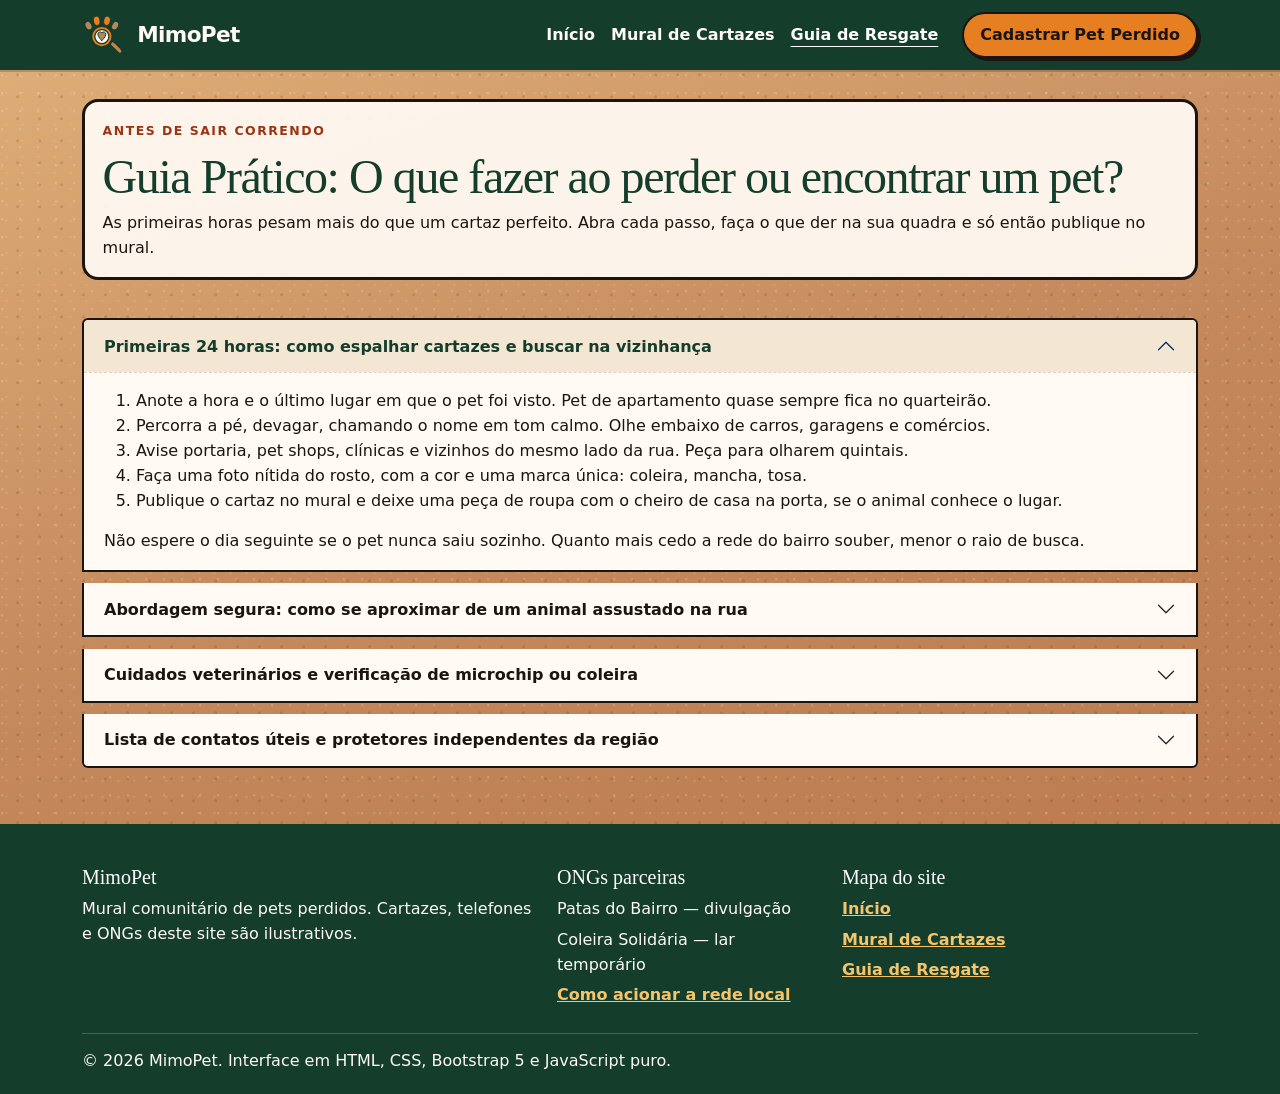
==== html/guias.html @ 100d83ca "first commit" ====
<!DOCTYPE html>
<html lang="pt-BR">
  <head>
    <meta charset="UTF-8">
    <meta name="viewport" content="width=device-width, initial-scale=1">
    <meta name="description" content="Guia prático do MimoPet sobre o que fazer ao perder ou encontrar um pet.">
    <meta name="theme-color" content="#143d2b">
    <title>Guia de Resgate | MimoPet</title>
    <link rel="icon" href="../images/logo.svg" type="image/svg+xml">
    <link rel="stylesheet" href="https://cdn.jsdelivr.net/npm/bootstrap@5.3.3/dist/css/bootstrap.min.css" integrity="sha384-QWTKZyjpPEjISv5WaRU9OFeRpok6YctnYmDr5pNlyT2bRjXh0JMhjY6hW+ALEwIH" crossorigin="anonymous">
    <link rel="stylesheet" href="../css/style.css">
  </head>
  <body>
    <a class="skip-link" href="#conteudo">Ir para o conteúdo</a>

    <header>
      <nav class="navbar navbar-expand-lg navbar-dark mural-nav sticky-top" aria-label="Principal">
        <div class="container">
          <a class="navbar-brand" href="../index.html">
            <img src="../images/logo.svg" alt="" width="44" height="44">
            MimoPet
          </a>
          <button class="navbar-toggler" type="button" data-bs-toggle="collapse" data-bs-target="#menuPrincipal" aria-controls="menuPrincipal" aria-expanded="false" aria-label="Abrir menu">
            <span class="navbar-toggler-icon"></span>
          </button>
          <div class="collapse navbar-collapse" id="menuPrincipal">
            <ul class="navbar-nav ms-auto mb-2 mb-lg-0">
              <li class="nav-item"><a class="nav-link" href="../index.html">Início</a></li>
              <li class="nav-item"><a class="nav-link" href="mural.html">Mural de Cartazes</a></li>
              <li class="nav-item"><a class="nav-link active" href="guias.html" aria-current="page">Guia de Resgate</a></li>
            </ul>
            <a class="btn btn-alerta ms-lg-3" href="mural.html#cadastrar">Cadastrar Pet Perdido</a>
          </div>
        </div>
      </nav>
    </header>

    <main id="conteudo">
      <section class="cabecalho-pagina" aria-labelledby="titulo-pagina">
        <div class="container">
          <div class="painel-papel">
            <p class="eyebrow">Antes de sair correndo</p>
            <h1 class="titulo-pagina" id="titulo-pagina">Guia Prático: O que fazer ao perder ou encontrar um pet?</h1>
            <p class="mb-0">As primeiras horas pesam mais do que um cartaz perfeito. Abra cada passo, faça o que der na sua quadra e só então publique no mural.</p>
          </div>
        </div>
      </section>

      <section class="secao" aria-labelledby="titulo-passos">
        <div class="container">
          <h2 class="visually-hidden" id="titulo-passos">Passos do resgate</h2>
          <div class="accordion" id="guiaResgate">
            <div class="accordion-item">
              <h3 class="accordion-header" id="cabecalhoHoras">
                <button class="accordion-button" type="button" data-bs-toggle="collapse" data-bs-target="#itemHoras" aria-expanded="true" aria-controls="itemHoras">
                  Primeiras 24 horas: como espalhar cartazes e buscar na vizinhança
                </button>
              </h3>
              <div id="itemHoras" class="accordion-collapse collapse show" aria-labelledby="cabecalhoHoras" data-bs-parent="#guiaResgate">
                <div class="accordion-body">
                  <ol>
                    <li>Anote a hora e o último lugar em que o pet foi visto. Pet de apartamento quase sempre fica no quarteirão.</li>
                    <li>Percorra a pé, devagar, chamando o nome em tom calmo. Olhe embaixo de carros, garagens e comércios.</li>
                    <li>Avise portaria, pet shops, clínicas e vizinhos do mesmo lado da rua. Peça para olharem quintais.</li>
                    <li>Faça uma foto nítida do rosto, com a cor e uma marca única: coleira, mancha, tosa.</li>
                    <li>Publique o cartaz no mural e deixe uma peça de roupa com o cheiro de casa na porta, se o animal conhece o lugar.</li>
                  </ol>
                  <p class="mb-0">Não espere o dia seguinte se o pet nunca saiu sozinho. Quanto mais cedo a rede do bairro souber, menor o raio de busca.</p>
                </div>
              </div>
            </div>

            <div class="accordion-item">
              <h3 class="accordion-header" id="cabecalhoAbordagem">
                <button class="accordion-button collapsed" type="button" data-bs-toggle="collapse" data-bs-target="#itemAbordagem" aria-expanded="false" aria-controls="itemAbordagem">
                  Abordagem segura: como se aproximar de um animal assustado na rua
                </button>
              </h3>
              <div id="itemAbordagem" class="accordion-collapse collapse" aria-labelledby="cabecalhoAbordagem" data-bs-parent="#guiaResgate">
                <div class="accordion-body">
                  <ol>
                    <li>Não corra atrás. Perseguição faz o animal atravessar a rua.</li>
                    <li>Agache de lado, evite olhar fixo e estenda a mão fechada, sem pegar de uma vez.</li>
                    <li>Ofereça um pouco de comida no chão e espere ele chegar. Gato assustado prefere uma caixa ou toalha a um colo.</li>
                    <li>Se houver ferimento, rosnado ou risco de mordida, não force. Chame alguém experiente e isole o local.</li>
                    <li>Depois de conter, leve para um lugar quieto, com água, longe de outros animais.</li>
                  </ol>
                  <p class="mb-0">Calma também é segurança para quem ajuda. Um cartaz bom não compensa um acidente na rua.</p>
                </div>
              </div>
            </div>

            <div class="accordion-item">
              <h3 class="accordion-header" id="cabecalhoChip">
                <button class="accordion-button collapsed" type="button" data-bs-toggle="collapse" data-bs-target="#itemChip" aria-expanded="false" aria-controls="itemChip">
                  Cuidados veterinários e verificação de microchip ou coleira
                </button>
              </h3>
              <div id="itemChip" class="accordion-collapse collapse" aria-labelledby="cabecalhoChip" data-bs-parent="#guiaResgate">
                <div class="accordion-body">
                  <ol>
                    <li>Leia a coleira antes de tirar qualquer coisa. O telefone pode estar na plaquinha.</li>
                    <li>Leve o animal a uma clínica ou ao centro de zoonoses para ler o microchip. A leitura é rápida e não dói.</li>
                    <li>Não publique o pet como "para adoção" no mesmo dia. O tutor pode estar procurando.</li>
                    <li>Se houver sangramento, mancar ou apatia, o veterinário vem antes do cartaz.</li>
                    <li>Anote clínica, horário e o número do chip, se existir, para passar a quem responder.</li>
                  </ol>
                  <p class="mb-0">Encontrou com coleira ou chip: o caminho é devolver. O mural serve para avisar, não para transferir a guarda.</p>
                </div>
              </div>
            </div>

            <div class="accordion-item">
              <h3 class="accordion-header" id="cabecalhoContatos">
                <button class="accordion-button collapsed" type="button" data-bs-toggle="collapse" data-bs-target="#itemContatos" aria-expanded="false" aria-controls="itemContatos">
                  Lista de contatos úteis e protetores independentes da região
                </button>
              </h3>
              <div id="itemContatos" class="accordion-collapse collapse" aria-labelledby="cabecalhoContatos" data-bs-parent="#guiaResgate">
                <div class="accordion-body">
                  <p>Confirme o telefone no site da prefeitura. A lista abaixo mostra o tipo de rede que o mural complementa. Nomes e contatos são ilustrativos.</p>
                  <ul>
                    <li><strong>Centro de Controle de Zoonoses do município:</strong> leitura de chip, animais feridos e orientação oficial. Procure o número da sua cidade.</li>
                    <li><strong>Clínica veterinária mais próxima:</strong> primeiro atendimento e leitura de chip fora do horário do CCZ.</li>
                    <li><strong>Patas do Bairro:</strong> grupo ilustrativo de divulgação de cartazes no comércio local.</li>
                    <li><strong>Coleira Solidária:</strong> rede ilustrativa de lar temporário para quem encontrou um animal e não pode ficar com ele.</li>
                  </ul>
                  <p class="mb-0">Ao ligar, diga espécie, cor, porte, bairro, horário e se há ferimento. Uma frase clara vale mais do que dez mensagens iguais.</p>
                </div>
              </div>
            </div>
          </div>
        </div>
      </section>
    </main>

    <footer class="rodape">
      <div class="container">
        <div class="row g-4">
          <div class="col-md-5">
            <h2>MimoPet</h2>
            <p class="mb-0">Mural comunitário de pets perdidos. Cartazes, telefones e ONGs deste site são ilustrativos.</p>
          </div>
          <div class="col-6 col-md-3">
            <h2>ONGs parceiras</h2>
            <ul>
              <li>Patas do Bairro — divulgação</li>
              <li>Coleira Solidária — lar temporário</li>
              <li><a href="guias.html">Como acionar a rede local</a></li>
            </ul>
          </div>
          <div class="col-6 col-md-4">
            <h2>Mapa do site</h2>
            <ul>
              <li><a href="../index.html">Início</a></li>
              <li><a href="mural.html">Mural de Cartazes</a></li>
              <li><a href="guias.html">Guia de Resgate</a></li>
            </ul>
          </div>
        </div>
        <p class="rodape-base mb-0">© <span id="ano-atual">2026</span> MimoPet. Interface em HTML, CSS, Bootstrap 5 e JavaScript puro.</p>
      </div>
    </footer>

    <script src="https://cdn.jsdelivr.net/npm/bootstrap@5.3.3/dist/js/bootstrap.bundle.min.js" integrity="sha384-YvpcrYf0tY3lHB60NNkmXc5s9fDVZLESaAA55NDzOxhy9GkcIdslK1eN7N6jIeHz" crossorigin="anonymous"></script>
    <script src="../js/main.js"></script>
  </body>
</html>
---- css/style.css ----
:root {
  --terracota: #d35400;
  --terracota-escura: #9a3412;
  --laranja: #e67e22;
  --verde: #1f6b45;
  --verde-escuro: #143d2b;
  --papel: #fffaf3;
  --tinta: #1c1410;
  --suave: #4a3b32;
  --linha: #e4d3bf;
  --fita: rgba(255, 226, 140, 0.78);
  --sombra: 0 16px 30px rgba(70, 36, 12, 0.16);
  --fonte: "Segoe UI", system-ui, sans-serif;
  --aviso: Impact, Haettenschweiler, "Arial Narrow", sans-serif;
}

*,
*::before,
*::after {
  box-sizing: border-box;
}

html {
  scroll-behavior: smooth;
}

body {
  margin: 0;
  color: var(--tinta);
  font-family: var(--fonte);
  line-height: 1.55;
  background-color: #c4895c;
  background-image:
    radial-gradient(circle at 12% 18%, rgba(255, 255, 255, 0.16) 0 1px, transparent 1.6px),
    radial-gradient(circle at 80% 40%, rgba(90, 42, 12, 0.16) 0 1.2px, transparent 1.8px),
    radial-gradient(circle at 40% 80%, rgba(255, 255, 255, 0.1) 0 1px, transparent 1.5px),
    linear-gradient(160deg, #e0b07a 0%, #c4895c 46%, #b87548 100%);
  background-size: 18px 18px, 22px 22px, 16px 16px, auto;
}

img {
  max-width: 100%;
  height: auto;
}

:focus-visible {
  outline: 3px solid var(--tinta);
  outline-offset: 3px;
}

.mural-nav :focus-visible,
.rodape :focus-visible {
  outline-color: #f6c56b;
}

.skip-link {
  position: absolute;
  left: 1rem;
  top: -4rem;
  z-index: 1080;
  background: var(--laranja);
  color: var(--tinta);
  font-weight: 800;
  text-decoration: none;
  padding: 0.55rem 0.9rem;
  border-radius: 0.5rem;
  border: 2px solid var(--tinta);
}

.skip-link:focus {
  top: 1rem;
}

.mural-nav {
  background: var(--verde-escuro);
  box-shadow: 0 2px 0 rgba(0, 0, 0, 0.18);
}

.navbar-brand {
  display: flex;
  align-items: center;
  gap: 0.7rem;
  color: #fffaf3;
  font-weight: 800;
  letter-spacing: -0.03em;
  font-size: 1.35rem;
}

.navbar-brand img {
  display: block;
  width: 44px;
  height: 44px;
}

.nav-link {
  color: #fffaf3;
  font-weight: 700;
}

.nav-link.active {
  color: #f6c56b;
  text-decoration: underline;
  text-underline-offset: 0.35rem;
}

.btn-alerta,
.btn-verde,
.btn-contato,
.btn-filtro {
  border-radius: 999px;
  font-weight: 800;
  border: 2px solid var(--tinta);
  box-shadow: 3px 3px 0 var(--tinta);
}

.btn-alerta {
  background: var(--laranja);
  color: var(--tinta);
  padding: 0.55rem 1rem;
}

.btn-alerta:hover,
.btn-alerta:focus-visible,
.btn-verde:hover,
.btn-verde:focus-visible,
.btn-contato:hover,
.btn-contato:focus-visible {
  transform: translate(-1px, -1px);
  box-shadow: 4px 4px 0 var(--tinta);
  color: var(--tinta);
}

.btn-verde {
  background: var(--verde);
  color: #fffaf3;
  padding: 0.7rem 1.15rem;
}

.btn-verde:hover,
.btn-verde:focus-visible {
  color: #fffaf3;
  background: #188352;
}

.btn-contato {
  width: 100%;
  margin-top: 0.8rem;
  background: var(--terracota-escura);
  color: #fffaf3;
  padding: 0.7rem 1rem;
}

.btn-contato:hover,
.btn-contato:focus-visible {
  background: #7c2a0e;
  color: #fffaf3;
}

.hero-faixa {
  padding: 1.6rem 0 0.4rem;
}

.folha-hero {
  position: relative;
  background: var(--papel);
  color: var(--tinta);
  border: 3px solid var(--tinta);
  border-radius: 0.4rem 1.2rem 0.4rem 1rem;
  box-shadow: var(--sombra), 8px 10px 0 rgba(28, 20, 16, 0.12);
  padding: 2.2rem 1.4rem 1.6rem;
}

.folha-hero::before {
  content: "";
  position: absolute;
  top: -14px;
  left: 50%;
  width: 92px;
  height: 26px;
  transform: translateX(-50%) rotate(-3deg);
  background: var(--fita);
  box-shadow: 0 1px 0 rgba(0, 0, 0, 0.12);
}

.pino {
  position: absolute;
  top: 14px;
  right: 18px;
  width: 18px;
  height: 18px;
  border-radius: 50%;
  background: radial-gradient(circle at 35% 35%, #ff8d8d, #b42318 70%);
  box-shadow: 0 2px 0 rgba(0, 0, 0, 0.25);
}

.eyebrow {
  display: inline-block;
  margin-bottom: 0.6rem;
  color: var(--terracota-escura);
  font-size: 0.78rem;
  font-weight: 800;
  letter-spacing: 0.12em;
  text-transform: uppercase;
}

h1,
.titulo-secao,
.cartaz h2,
.folha-hero h1 {
  font-family: Georgia, "Iowan Old Style", serif;
  letter-spacing: -0.03em;
  line-height: 1.12;
}

.folha-hero h1,
.titulo-secao,
.titulo-pagina {
  color: var(--verde-escuro);
}

.folha-hero h1,
.titulo-pagina {
  font-size: clamp(2rem, 4vw, 3.35rem);
}

.titulo-secao {
  font-size: clamp(1.7rem, 3vw, 2.4rem);
}

.hero-texto {
  max-width: 38rem;
  color: var(--suave);
  font-size: 1.08rem;
}

.acoes-hero,
.stats {
  display: flex;
  flex-wrap: wrap;
  gap: 0.75rem;
}

.acoes-hero {
  margin-top: 1.3rem;
}

.stats {
  margin: 1.2rem 0 0;
  padding: 0;
  list-style: none;
}

.stats li {
  min-width: 9rem;
  background: #fff;
  border: 2px solid var(--tinta);
  border-radius: 0.8rem;
  padding: 0.7rem 0.85rem;
}

.stats strong {
  display: block;
  font-family: var(--aviso);
  font-size: 1.7rem;
  font-weight: 400;
  letter-spacing: 0.04em;
  color: var(--terracota-escura);
  line-height: 1;
}

.stats span {
  color: var(--suave);
  font-size: 0.92rem;
}

.secao {
  padding: 2.4rem 0 3rem;
}

.subtitulo {
  max-width: 40rem;
  color: #2b211c;
}

.cartaz {
  height: 100%;
}

.cartaz-papel {
  position: relative;
  height: 100%;
  display: flex;
  flex-direction: column;
  background: var(--papel);
  border: 3px solid var(--tinta);
  border-radius: 0.35rem;
  box-shadow: var(--sombra);
  padding: 1.15rem 1rem 1rem;
}

.cartaz-papel::before {
  content: "";
  position: absolute;
  top: -12px;
  left: 50%;
  width: 78px;
  height: 22px;
  transform: translateX(-50%) rotate(-2deg);
  background: var(--fita);
}

.grade-cartazes > :nth-child(3n + 1) .cartaz-papel {
  transform: rotate(-1deg);
}

.grade-cartazes > :nth-child(3n + 2) .cartaz-papel {
  transform: rotate(0.8deg);
}

.cartaz-papel,
.btn-alerta,
.btn-verde,
.btn-contato,
.btn-filtro {
  transition: transform 0.18s ease, box-shadow 0.18s ease;
}

.cartaz:hover .cartaz-papel,
.cartaz:focus-within .cartaz-papel {
  transform: rotate(0deg) translateY(-6px);
}

.cartaz-topo {
  display: flex;
  justify-content: center;
  margin-bottom: 0.7rem;
}

.cartaz .badge {
  font-family: var(--aviso);
  font-size: 1.45rem;
  font-weight: 400;
  letter-spacing: 0.12em;
  padding: 0.35rem 0.75rem;
  border-radius: 0.2rem;
  border: 2px solid var(--tinta);
}

.cartaz .bg-danger {
  background-color: #b02a37 !important;
}

.cartaz .bg-success {
  background-color: #157347 !important;
}

.cartaz-foto {
  margin: 0 0 0.8rem;
  background: #fff;
  padding: 0.45rem 0.45rem 0.9rem;
  border: 1px solid var(--linha);
  box-shadow: 0 8px 0 rgba(28, 20, 16, 0.06);
}

.cartaz-foto img,
.preview-foto {
  width: 100%;
  aspect-ratio: 1;
  object-fit: cover;
  background: #f3e6d4;
}

.cartaz h2,
.cartaz h3 {
  margin: 0 0 0.45rem;
  font-family: Georgia, "Iowan Old Style", serif;
  font-size: 1.8rem;
  color: var(--tinta);
}

.cartaz-dados {
  display: flex;
  flex-direction: column;
  flex: 1;
}

.cartaz dl {
  margin: 0;
}

.cartaz dl div {
  display: grid;
  grid-template-columns: 6.6rem 1fr;
  gap: 0.35rem;
  padding: 0.28rem 0;
  border-bottom: 1px dashed #e7d3ba;
}

.cartaz dt {
  margin: 0;
  color: var(--terracota-escura);
  font-size: 0.75rem;
  font-weight: 800;
  letter-spacing: 0.04em;
  text-transform: uppercase;
}

.cartaz dd {
  margin: 0;
}

.btn-contato {
  margin-top: auto;
}

.barra-filtros {
  display: flex;
  flex-wrap: wrap;
  gap: 0.6rem;
  align-items: center;
  background: rgba(255, 250, 243, 0.92);
  border: 3px solid var(--tinta);
  border-radius: 1rem;
  padding: 0.9rem;
  margin-bottom: 1.4rem;
}

.btn-filtro {
  background: #fff;
  color: var(--tinta);
  padding: 0.45rem 0.9rem;
}

.btn-filtro.active,
.btn-filtro:hover,
.btn-filtro:focus-visible {
  background: var(--verde-escuro);
  color: #fffaf3;
}

.aviso-vazio,
.aviso-publicado {
  background: var(--papel);
  border: 2px dashed var(--terracota-escura);
  border-radius: 0.8rem;
  padding: 0.9rem 1rem;
  color: var(--tinta);
  font-weight: 700;
}

.oculto {
  display: none !important;
}

.titulo-pagina {
  font-size: clamp(2rem, 4vw, 3rem);
}

.cabecalho-pagina {
  padding-top: 1.8rem;
}

.painel-papel {
  background: rgba(255, 250, 243, 0.94);
  border: 3px solid var(--tinta);
  border-radius: 1rem;
  padding: 1rem 1.1rem;
}

.accordion-item {
  border: 2px solid var(--tinta);
  background: var(--papel);
  overflow: hidden;
}

.accordion-item + .accordion-item {
  margin-top: 0.7rem;
}

.accordion-button {
  font-weight: 800;
  color: var(--tinta);
  background: var(--papel);
  box-shadow: none;
}

.accordion-button:not(.collapsed) {
  color: var(--verde-escuro);
  background: #f3e7d4;
  box-shadow: none;
}

.accordion-button:focus {
  box-shadow: inset 0 0 0 3px #f6c56b;
}

.accordion-body {
  color: var(--tinta);
  border-top: 1px dashed var(--linha);
}

.modal-content {
  border: 3px solid var(--tinta);
  border-radius: 0.8rem;
  background: var(--papel);
}

.modal-header {
  border-bottom: 2px solid var(--tinta);
}

.modal-title {
  font-family: Georgia, "Iowan Old Style", serif;
  color: var(--verde-escuro);
}

.form-label {
  font-weight: 800;
  color: var(--tinta);
}

.form-control,
.form-select {
  border: 2px solid #8d7768;
  border-radius: 0.7rem;
  background: #fff;
  min-height: 2.8rem;
}

.form-control:focus,
.form-select:focus {
  border-color: var(--terracota-escura);
  box-shadow: 0 0 0 3px rgba(154, 52, 18, 0.25);
}

.preview-foto {
  max-height: 220px;
  width: auto;
  border: 3px solid var(--tinta);
  border-radius: 0.4rem;
}

.rodape {
  background: var(--verde-escuro);
  color: #fffaf3;
  padding: 2.6rem 0 1.3rem;
  margin-top: 0.5rem;
}

.rodape h2 {
  font-family: Georgia, "Iowan Old Style", serif;
  font-size: 1.25rem;
  color: #fff;
}

.rodape a {
  color: #f6c56b;
  font-weight: 800;
}

.rodape ul {
  list-style: none;
  margin: 0;
  padding: 0;
}

.rodape li + li {
  margin-top: 0.35rem;
}

.rodape-base {
  border-top: 1px solid rgba(255, 250, 243, 0.2);
  margin-top: 1.6rem;
  padding-top: 0.9rem;
}

@media (min-width: 992px) {
  .folha-hero {
    padding: 2.8rem 2.6rem 2rem;
  }
}

@media (max-width: 575.98px) {
  .acoes-hero .btn,
  .barra-filtros .btn {
    width: 100%;
  }

  .grade-cartazes > :nth-child(n) .cartaz-papel {
    transform: none;
  }

  .cartaz dl div {
    grid-template-columns: 1fr;
    gap: 0;
  }
}

@media (prefers-reduced-motion: reduce) {
  html {
    scroll-behavior: auto;
  }

  .cartaz-papel,
  .btn-alerta,
  .btn-verde,
  .btn-contato,
  .btn-filtro {
    transition: none;
  }

  .grade-cartazes > :nth-child(n) .cartaz-papel,
  .cartaz:hover .cartaz-papel,
  .cartaz:focus-within .cartaz-papel {
    transform: none;
  }
}
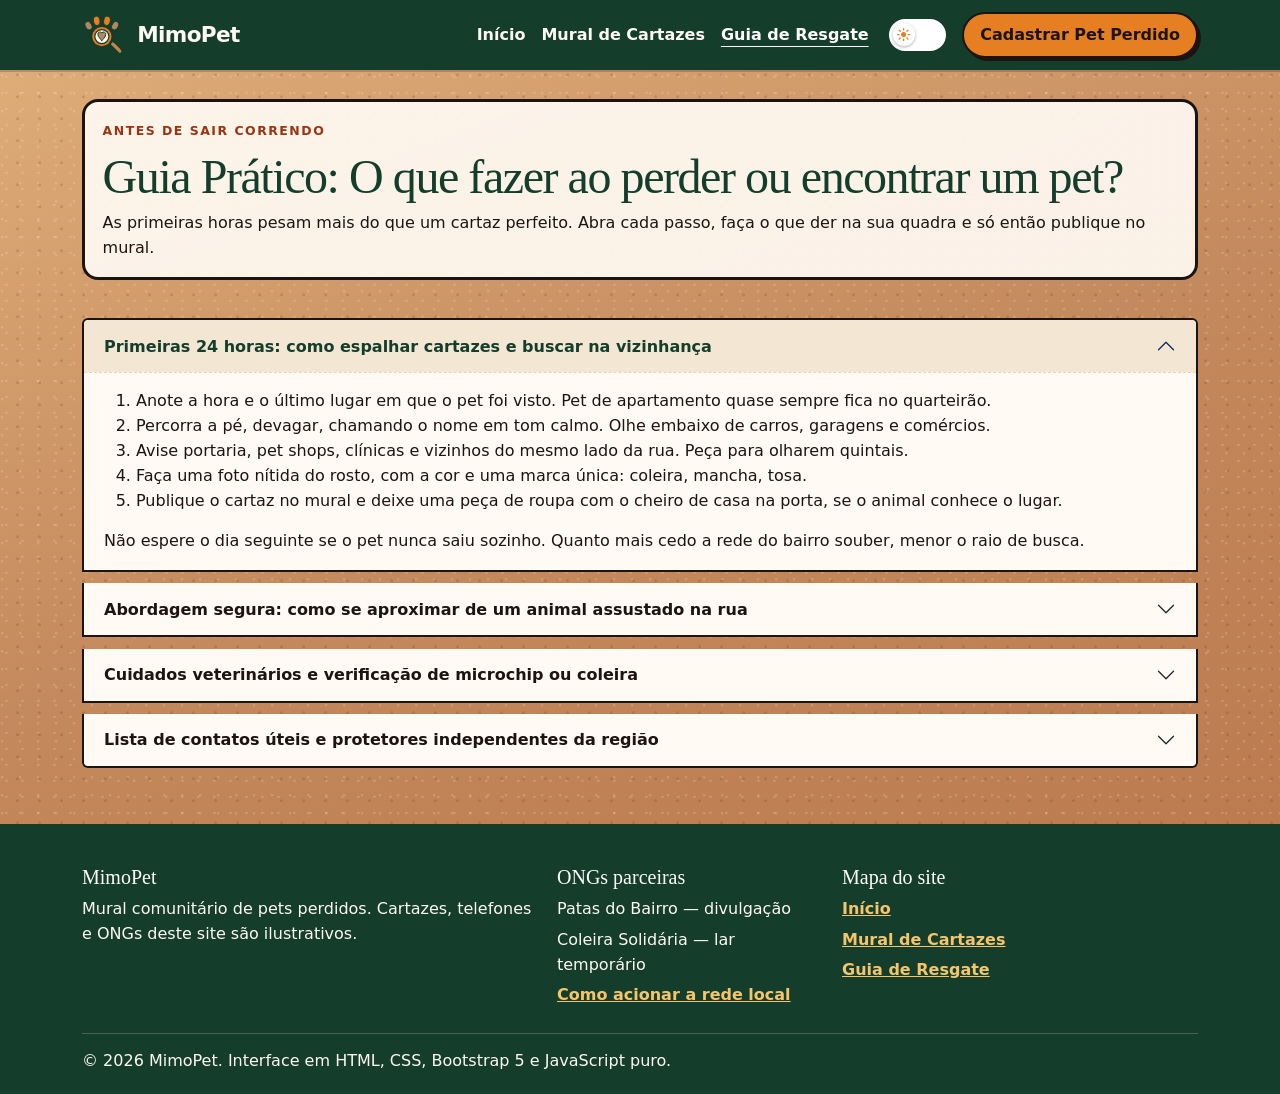
==== commit cf677902: "dark mode" ====
--- a/html/guias.html
+++ b/html/guias.html
@@ -5,6 +5,14 @@
     <meta name="viewport" content="width=device-width, initial-scale=1">
     <meta name="description" content="Guia prático do MimoPet sobre o que fazer ao perder ou encontrar um pet.">
     <meta name="theme-color" content="#143d2b">
+    <script>
+      (function () {
+        var salvo = null;
+        try { salvo = localStorage.getItem("mimo-tema"); } catch (erro) { salvo = null; }
+        var escuro = salvo ? salvo === "escuro" : window.matchMedia("(prefers-color-scheme: dark)").matches;
+        document.documentElement.setAttribute("data-tema", escuro ? "escuro" : "claro");
+      })();
+    </script>
     <title>Guia de Resgate | MimoPet</title>
     <link rel="icon" href="../images/logo.svg" type="image/svg+xml">
     <link rel="stylesheet" href="https://cdn.jsdelivr.net/npm/bootstrap@5.3.3/dist/css/bootstrap.min.css" integrity="sha384-QWTKZyjpPEjISv5WaRU9OFeRpok6YctnYmDr5pNlyT2bRjXh0JMhjY6hW+ALEwIH" crossorigin="anonymous">
@@ -29,6 +37,21 @@
               <li class="nav-item"><a class="nav-link" href="mural.html">Mural de Cartazes</a></li>
               <li class="nav-item"><a class="nav-link active" href="guias.html" aria-current="page">Guia de Resgate</a></li>
             </ul>
+            <button class="btn-tema" id="botao-tema" type="button" role="switch" aria-pressed="false" aria-label="Ativar modo escuro">
+              <span class="tema-trilho">
+                <span class="tema-knob">
+                  <svg class="tema-sol" viewBox="0 0 24 24" focusable="false" aria-hidden="true">
+                    <circle cx="12" cy="12" r="4" fill="currentColor"></circle>
+                    <g fill="none" stroke="currentColor" stroke-width="2" stroke-linecap="round">
+                      <path d="M12 2.5v2.2M12 19.3v2.2M2.5 12h2.2M19.3 12h2.2M5.1 5.1l1.6 1.6M17.3 17.3l1.6 1.6M18.9 5.1l-1.6 1.6M6.7 17.3l-1.6 1.6"></path>
+                    </g>
+                  </svg>
+                  <svg class="tema-lua" viewBox="0 0 24 24" focusable="false" aria-hidden="true">
+                    <path fill="currentColor" d="M21 12.8A9 9 0 1 1 11.2 3a7 7 0 0 0 9.8 9.8z"></path>
+                  </svg>
+                </span>
+              </span>
+            </button>
             <a class="btn btn-alerta ms-lg-3" href="mural.html#cadastrar">Cadastrar Pet Perdido</a>
           </div>
         </div>
--- a/css/style.css
+++ b/css/style.css
@@ -12,6 +12,38 @@
   --sombra: 0 16px 30px rgba(70, 36, 12, 0.16);
   --fonte: "Segoe UI", system-ui, sans-serif;
   --aviso: Impact, Haettenschweiler, "Arial Narrow", sans-serif;
+  --titulo: var(--verde-escuro);
+  --rotulo: var(--terracota-escura);
+  --superficie: #fff;
+  --destaque: #f3e7d4;
+  --faixa: rgba(255, 250, 243, 0.92);
+  --cortica-a: #e0b07a;
+  --cortica-b: #c4895c;
+  --cortica-c: #b87548;
+  --grao-claro: rgba(255, 255, 255, 0.16);
+  --grao-escuro: rgba(90, 42, 12, 0.16);
+  color-scheme: light;
+}
+
+html[data-tema="escuro"] {
+  --papel: #2c241c;
+  --tinta: #f6efe6;
+  --suave: #d7c8b8;
+  --linha: #6a5644;
+  --titulo: #d7efe3;
+  --rotulo: #f0b080;
+  --superficie: #3a2e26;
+  --verde-escuro: #102e22;
+  --sombra: 0 16px 30px rgba(0, 0, 0, 0.38);
+  --fita: rgba(214, 168, 74, 0.55);
+  --cortica-a: #3a2a22;
+  --cortica-b: #241911;
+  --cortica-c: #140e0b;
+  --grao-claro: rgba(255, 255, 255, 0.05);
+  --grao-escuro: rgba(0, 0, 0, 0.28);
+  --destaque: #3d3228;
+  --faixa: rgba(44, 36, 28, 0.92);
+  color-scheme: dark;
 }
 
 *,
@@ -29,12 +61,12 @@
   color: var(--tinta);
   font-family: var(--fonte);
   line-height: 1.55;
-  background-color: #c4895c;
+  background-color: var(--cortica-b);
   background-image:
-    radial-gradient(circle at 12% 18%, rgba(255, 255, 255, 0.16) 0 1px, transparent 1.6px),
-    radial-gradient(circle at 80% 40%, rgba(90, 42, 12, 0.16) 0 1.2px, transparent 1.8px),
-    radial-gradient(circle at 40% 80%, rgba(255, 255, 255, 0.1) 0 1px, transparent 1.5px),
-    linear-gradient(160deg, #e0b07a 0%, #c4895c 46%, #b87548 100%);
+    radial-gradient(circle at 12% 18%, var(--grao-claro) 0 1px, transparent 1.6px),
+    radial-gradient(circle at 80% 40%, var(--grao-escuro) 0 1.2px, transparent 1.8px),
+    radial-gradient(circle at 40% 80%, var(--grao-claro) 0 1px, transparent 1.5px),
+    linear-gradient(160deg, var(--cortica-a) 0%, var(--cortica-b) 46%, var(--cortica-c) 100%);
   background-size: 18px 18px, 22px 22px, 16px 16px, auto;
 }
 
@@ -103,10 +135,80 @@
   text-underline-offset: 0.35rem;
 }
 
+.btn-tema {
+  display: inline-flex;
+  align-items: center;
+  margin: 0.35rem 0;
+  padding: 0;
+  border: 0;
+  background: transparent;
+  line-height: 0;
+  cursor: pointer;
+}
+
+.btn-tema:focus-visible {
+  outline: 2px solid #f6c56b;
+  outline-offset: 3px;
+  border-radius: 999px;
+}
+
+.tema-trilho {
+  position: relative;
+  display: block;
+  width: 3.6rem;
+  height: 1.95rem;
+  border: 2px solid #fff;
+  border-radius: 999px;
+  background: #fff;
+  transition: background 0.18s ease, border-color 0.18s ease;
+}
+
+html[data-tema="escuro"] .tema-trilho {
+  border-color: #111;
+  background: #111;
+}
+
+.tema-knob {
+  position: absolute;
+  top: 2px;
+  left: 2px;
+  display: flex;
+  align-items: center;
+  justify-content: center;
+  width: 1.4rem;
+  height: 1.4rem;
+  border-radius: 50%;
+  background: #fff;
+  color: #e67e22;
+  box-shadow: 0 1px 3px rgba(28, 20, 16, 0.35);
+  transition: transform 0.18s ease, background 0.18s ease, color 0.18s ease, box-shadow 0.18s ease;
+}
+
+html[data-tema="escuro"] .tema-knob {
+  background: #000;
+  color: #f6c56b;
+  box-shadow: 0 0 0 1.5px #f6c56b;
+  transform: translateX(calc(3.6rem - 1.4rem - 8px));
+}
+
+.tema-sol,
+.tema-lua {
+  display: block;
+  width: 0.95rem;
+  height: 0.95rem;
+}
+
+html:not([data-tema="escuro"]) .tema-lua,
+html[data-tema="escuro"] .tema-sol {
+  display: none;
+}
+
 .btn-alerta,
 .btn-verde,
 .btn-contato,
-.btn-filtro {
+.btn-filtro,
+.btn-procurar,
+.btn-encontrado {
   border-radius: 999px;
   font-weight: 800;
   border: 2px solid var(--tinta);
@@ -157,7 +259,7 @@
 }
 
 .hero-faixa {
-  padding: 1.6rem 0 0.4rem;
+  padding: 1.15rem 0 0;
 }
 
 .folha-hero {
@@ -196,7 +298,7 @@
 .eyebrow {
   display: inline-block;
   margin-bottom: 0.6rem;
-  color: var(--terracota-escura);
+  color: var(--rotulo);
   font-size: 0.78rem;
   font-weight: 800;
   letter-spacing: 0.12em;
@@ -215,7 +317,7 @@
 .folha-hero h1,
 .titulo-secao,
 .titulo-pagina {
-  color: var(--verde-escuro);
+  color: var(--titulo);
 }
 
 .folha-hero h1,
@@ -223,14 +325,51 @@
   font-size: clamp(2rem, 4vw, 3.35rem);
 }
 
+.folha-hero.folha-entrada {
+  padding: 1.25rem 1rem 1.05rem;
+}
+
+.folha-hero.folha-entrada h1 {
+  font-size: clamp(1.7rem, 2.5vw, 2.35rem);
+  margin-bottom: 0.45rem;
+}
+
+.entrada-grade {
+  display: grid;
+  grid-template-columns: minmax(0, 1fr);
+  gap: 0.85rem 1.5rem;
+  align-items: center;
+}
+
+.entrada-grade > * {
+  min-width: 0;
+}
+
+.entrada-encontrei {
+  background: var(--superficie);
+  border-radius: 1rem;
+  padding: 0.7rem 0.8rem 0.85rem;
+  text-align: center;
+}
+
+.entrada-encontrei h2 {
+  margin: 0;
+  color: var(--tinta);
+  font-family: "Segoe UI", system-ui, sans-serif;
+  font-size: 1.35rem;
+  font-weight: 800;
+  letter-spacing: -0.03em;
+}
+
 .titulo-secao {
   font-size: clamp(1.7rem, 3vw, 2.4rem);
 }
 
 .hero-texto {
-  max-width: 38rem;
+  max-width: 36rem;
+  margin-bottom: 0;
   color: var(--suave);
-  font-size: 1.08rem;
+  font-size: 1rem;
 }
 
 .acoes-hero,
@@ -241,7 +380,29 @@
 }
 
 .acoes-hero {
-  margin-top: 1.3rem;
+  margin-top: 0.85rem;
+}
+
+.folha-entrada .stats {
+  display: grid;
+  grid-template-columns: repeat(3, minmax(0, 1fr));
+  gap: 0.5rem;
+  margin-top: 0.75rem;
+}
+
+.folha-entrada .stats li {
+  min-width: 0;
+  padding: 0.5rem 0.45rem;
+}
+
+.folha-entrada .stats strong {
+  font-size: clamp(1.15rem, 2vw, 1.45rem);
+}
+
+.folha-entrada .stats span {
+  display: block;
+  font-size: 0.78rem;
+  line-height: 1.25;
 }
 
 .stats {
@@ -252,7 +413,7 @@
 
 .stats li {
   min-width: 9rem;
-  background: #fff;
+  background: var(--superficie);
   border: 2px solid var(--tinta);
   border-radius: 0.8rem;
   padding: 0.7rem 0.85rem;
@@ -264,7 +425,7 @@
   font-size: 1.7rem;
   font-weight: 400;
   letter-spacing: 0.04em;
-  color: var(--terracota-escura);
+  color: var(--rotulo);
   line-height: 1;
 }
 
@@ -277,9 +438,67 @@
   padding: 2.4rem 0 3rem;
 }
 
+.secao-urgente {
+  padding-top: 1.35rem;
+}
+
+.ilustra-pets {
+  display: block;
+  width: 100%;
+  height: auto;
+  margin: 0.35rem auto 0.65rem;
+  object-fit: contain;
+}
+
+.acoes-encontrei {
+  display: flex;
+  flex-wrap: wrap;
+  align-items: stretch;
+  gap: 0.75rem;
+}
+
+.btn-procurar,
+.btn-encontrado {
+  display: inline-flex;
+  align-items: center;
+  justify-content: center;
+  flex: 1 1 11rem;
+  width: auto;
+  min-height: 2.9rem;
+  line-height: 1.15;
+  padding: 0.7rem 1rem;
+  text-align: center;
+}
+
+.btn-procurar {
+  background: var(--verde);
+  color: #fffaf3;
+  white-space: nowrap;
+}
+
+.btn-procurar:hover,
+.btn-procurar:focus-visible {
+  background: #188352;
+  color: #fffaf3;
+  transform: translate(-1px, -1px);
+  box-shadow: 4px 4px 0 var(--tinta);
+}
+
+.btn-encontrado {
+  background: var(--laranja);
+  color: var(--tinta);
+}
+
+.btn-encontrado:hover,
+.btn-encontrado:focus-visible {
+  background: #d35400;
+  color: var(--tinta);
+  transform: translate(-1px, -1px);
+  box-shadow: 4px 4px 0 var(--tinta);
+}
+
 .subtitulo {
-  max-width: 40rem;
-  color: #2b211c;
+  color: var(--suave);
 }
 
 .cartaz {
@@ -321,7 +540,9 @@
 .btn-alerta,
 .btn-verde,
 .btn-contato,
-.btn-filtro {
+.btn-filtro,
+.btn-procurar,
+.btn-encontrado {
   transition: transform 0.18s ease, box-shadow 0.18s ease;
 }
 
@@ -356,7 +577,7 @@
 
 .cartaz-foto {
   margin: 0 0 0.8rem;
-  background: #fff;
+  background: var(--superficie);
   padding: 0.45rem 0.45rem 0.9rem;
   border: 1px solid var(--linha);
   box-shadow: 0 8px 0 rgba(28, 20, 16, 0.06);
@@ -393,12 +614,12 @@
   grid-template-columns: 6.6rem 1fr;
   gap: 0.35rem;
   padding: 0.28rem 0;
-  border-bottom: 1px dashed #e7d3ba;
+  border-bottom: 1px dashed var(--linha);
 }
 
 .cartaz dt {
   margin: 0;
-  color: var(--terracota-escura);
+  color: var(--rotulo);
   font-size: 0.75rem;
   font-weight: 800;
   letter-spacing: 0.04em;
@@ -418,7 +639,7 @@
   flex-wrap: wrap;
   gap: 0.6rem;
   align-items: center;
-  background: rgba(255, 250, 243, 0.92);
+  background: var(--faixa);
   border: 3px solid var(--tinta);
   border-radius: 1rem;
   padding: 0.9rem;
@@ -426,7 +647,7 @@
 }
 
 .btn-filtro {
-  background: #fff;
+  background: var(--superficie);
   color: var(--tinta);
   padding: 0.45rem 0.9rem;
 }
@@ -441,7 +662,7 @@
 .aviso-vazio,
 .aviso-publicado {
   background: var(--papel);
-  border: 2px dashed var(--terracota-escura);
+  border: 2px dashed var(--rotulo);
   border-radius: 0.8rem;
   padding: 0.9rem 1rem;
   color: var(--tinta);
@@ -461,7 +682,7 @@
 }
 
 .painel-papel {
-  background: rgba(255, 250, 243, 0.94);
+  background: var(--faixa);
   border: 3px solid var(--tinta);
   border-radius: 1rem;
   padding: 1rem 1.1rem;
@@ -485,8 +706,8 @@
 }
 
 .accordion-button:not(.collapsed) {
-  color: var(--verde-escuro);
-  background: #f3e7d4;
+  color: var(--titulo);
+  background: var(--destaque);
   box-shadow: none;
 }
 
@@ -511,7 +732,7 @@
 
 .modal-title {
   font-family: Georgia, "Iowan Old Style", serif;
-  color: var(--verde-escuro);
+  color: var(--titulo);
 }
 
 .form-label {
@@ -523,8 +744,13 @@
 .form-select {
   border: 2px solid #8d7768;
   border-radius: 0.7rem;
-  background: #fff;
+  background: var(--superficie);
+  color: var(--tinta);
   min-height: 2.8rem;
+}
+
+html[data-tema="escuro"] .btn-close {
+  filter: invert(1) grayscale(1);
 }
 
 .form-control:focus,
@@ -575,14 +801,33 @@
 }
 
 @media (min-width: 992px) {
-  .folha-hero {
-    padding: 2.8rem 2.6rem 2rem;
+  .btn-tema {
+    margin: 0 0 0 0.75rem;
+  }
+}
+
+@media (min-width: 768px) {
+  .entrada-grade {
+    grid-template-columns: minmax(0, 1.05fr) minmax(240px, 0.9fr);
+  }
+
+  .folha-hero.folha-entrada {
+    padding: 1.35rem 1.35rem 1.15rem;
   }
 }
 
 @media (max-width: 575.98px) {
-  .acoes-hero .btn,
+  .folha-entrada .stats li {
+    padding: 0.4rem 0.3rem;
+  }
+
+  .folha-entrada .stats span {
+    font-size: 0.7rem;
+  }
+
+  .acoes-encontrei .btn,
   .barra-filtros .btn {
+    flex-basis: 100%;
     width: 100%;
   }
 
@@ -605,7 +850,11 @@
   .btn-alerta,
   .btn-verde,
   .btn-contato,
-  .btn-filtro {
+  .btn-filtro,
+  .btn-procurar,
+  .btn-encontrado,
+  .tema-trilho,
+  .tema-knob {
     transition: none;
   }
 
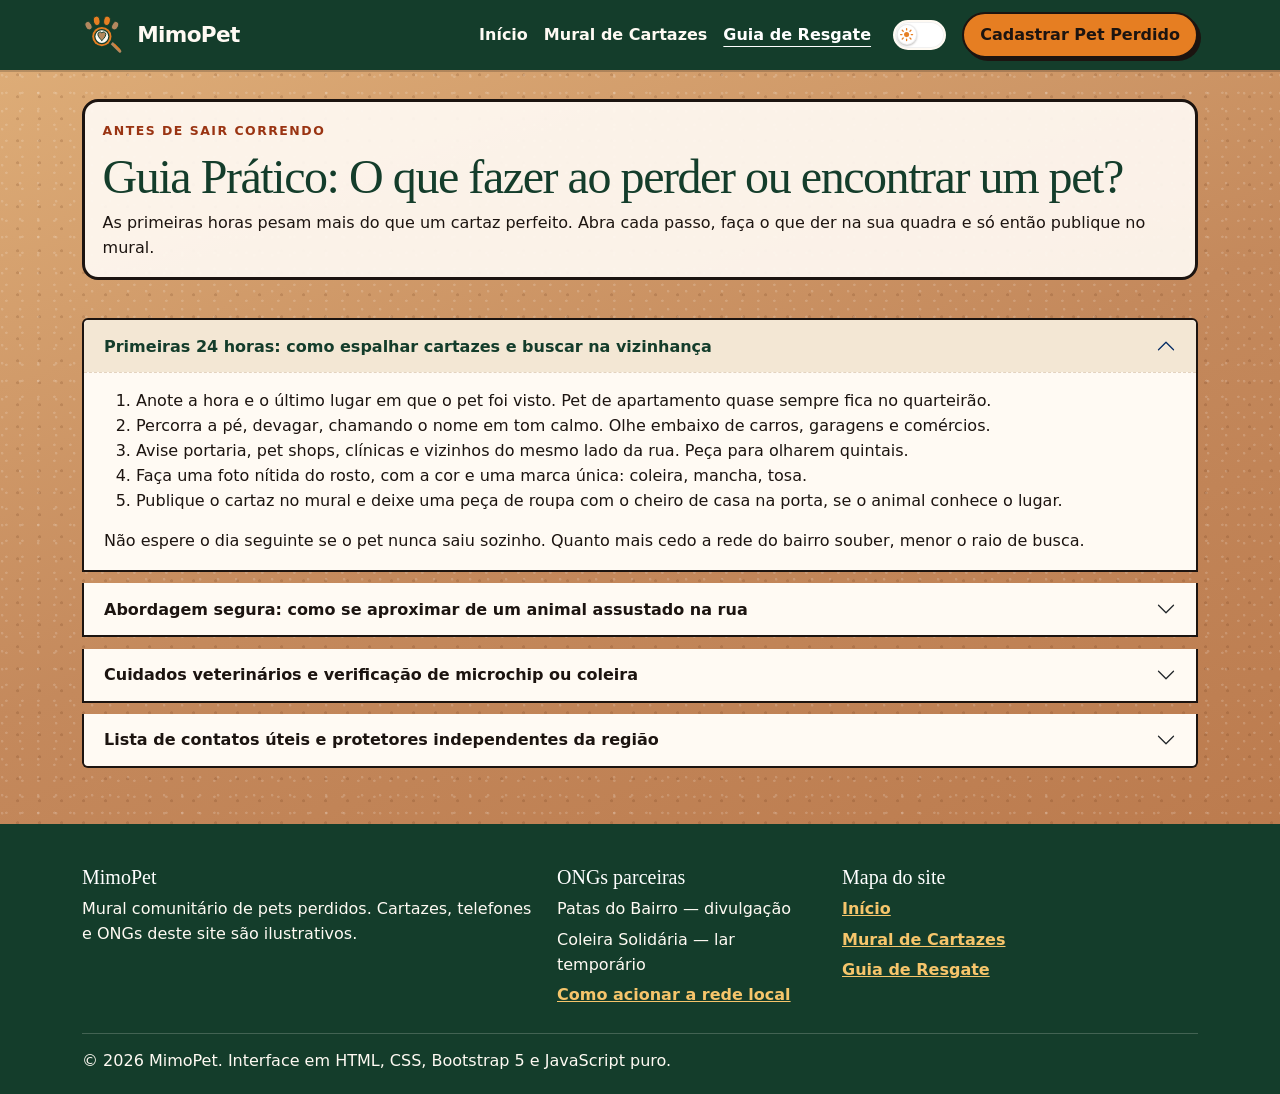
==== commit eafe0d01: "responsividade" ====
--- a/html/guias.html
+++ b/html/guias.html
@@ -21,8 +21,8 @@
   <body>
     <a class="skip-link" href="#conteudo">Ir para o conteúdo</a>
 
-    <header>
-      <nav class="navbar navbar-expand-lg navbar-dark mural-nav sticky-top" aria-label="Principal">
+    <header class="site-header">
+      <nav class="navbar navbar-expand-lg navbar-dark mural-nav" aria-label="Principal">
         <div class="container">
           <a class="navbar-brand" href="../index.html">
             <img src="../images/logo.svg" alt="" width="44" height="44">
@@ -32,27 +32,32 @@
             <span class="navbar-toggler-icon"></span>
           </button>
           <div class="collapse navbar-collapse" id="menuPrincipal">
-            <ul class="navbar-nav ms-auto mb-2 mb-lg-0">
+            <ul class="navbar-nav ms-auto">
               <li class="nav-item"><a class="nav-link" href="../index.html">Início</a></li>
               <li class="nav-item"><a class="nav-link" href="mural.html">Mural de Cartazes</a></li>
               <li class="nav-item"><a class="nav-link active" href="guias.html" aria-current="page">Guia de Resgate</a></li>
             </ul>
-            <button class="btn-tema" id="botao-tema" type="button" role="switch" aria-pressed="false" aria-label="Ativar modo escuro">
-              <span class="tema-trilho">
-                <span class="tema-knob">
-                  <svg class="tema-sol" viewBox="0 0 24 24" focusable="false" aria-hidden="true">
-                    <circle cx="12" cy="12" r="4" fill="currentColor"></circle>
-                    <g fill="none" stroke="currentColor" stroke-width="2" stroke-linecap="round">
-                      <path d="M12 2.5v2.2M12 19.3v2.2M2.5 12h2.2M19.3 12h2.2M5.1 5.1l1.6 1.6M17.3 17.3l1.6 1.6M18.9 5.1l-1.6 1.6M6.7 17.3l-1.6 1.6"></path>
-                    </g>
-                  </svg>
-                  <svg class="tema-lua" viewBox="0 0 24 24" focusable="false" aria-hidden="true">
-                    <path fill="currentColor" d="M21 12.8A9 9 0 1 1 11.2 3a7 7 0 0 0 9.8 9.8z"></path>
-                  </svg>
+            <div class="menu-acoes">
+            <div class="menu-tema">
+              <span class="menu-tema-rotulo">Tema</span>
+              <button class="btn-tema" id="botao-tema" type="button" role="switch" aria-pressed="false" aria-label="Ativar modo escuro">
+                <span class="tema-trilho">
+                  <span class="tema-knob">
+                    <svg class="tema-sol" viewBox="0 0 24 24" focusable="false" aria-hidden="true">
+                      <circle cx="12" cy="12" r="4" fill="currentColor"></circle>
+                      <g fill="none" stroke="currentColor" stroke-width="2" stroke-linecap="round">
+                        <path d="M12 2.5v2.2M12 19.3v2.2M2.5 12h2.2M19.3 12h2.2M5.1 5.1l1.6 1.6M17.3 17.3l1.6 1.6M18.9 5.1l-1.6 1.6M6.7 17.3l-1.6 1.6"></path>
+                      </g>
+                    </svg>
+                    <svg class="tema-lua" viewBox="0 0 24 24" focusable="false" aria-hidden="true">
+                      <path fill="currentColor" d="M21 12.8A9 9 0 1 1 11.2 3a7 7 0 0 0 9.8 9.8z"></path>
+                    </svg>
+                  </span>
                 </span>
-              </span>
-            </button>
+              </button>
+            </div>
             <a class="btn btn-alerta ms-lg-3" href="mural.html#cadastrar">Cadastrar Pet Perdido</a>
+            </div>
           </div>
         </div>
       </nav>
--- a/css/style.css
+++ b/css/style.css
@@ -103,6 +103,12 @@
   top: 1rem;
 }
 
+.site-header {
+  position: sticky;
+  top: 0;
+  z-index: 1030;
+}
+
 .mural-nav {
   background: var(--verde-escuro);
   box-shadow: 0 2px 0 rgba(0, 0, 0, 0.18);
@@ -135,10 +141,31 @@
   text-underline-offset: 0.35rem;
 }
 
+.menu-acoes {
+  display: flex;
+  flex-direction: column;
+  width: 100%;
+}
+
+.menu-tema {
+  display: flex;
+  align-items: center;
+  justify-content: space-between;
+  gap: 1rem;
+}
+
+.menu-tema-rotulo {
+  color: #fffaf3;
+  font-weight: 800;
+}
+
 .btn-tema {
   display: inline-flex;
   align-items: center;
-  margin: 0.35rem 0;
+  justify-content: center;
+  min-width: 2.75rem;
+  min-height: 2.75rem;
+  margin: 0;
   padding: 0;
   border: 0;
   background: transparent;
@@ -155,17 +182,19 @@
 .tema-trilho {
   position: relative;
   display: block;
-  width: 3.6rem;
-  height: 1.95rem;
-  border: 2px solid #fff;
+  width: 3.35rem;
+  height: 1.85rem;
+  border: 2px solid #fffaf3;
   border-radius: 999px;
   background: #fff;
+  box-shadow: inset 0 0 0 1px rgba(28, 20, 16, 0.06);
   transition: background 0.18s ease, border-color 0.18s ease;
 }
 
 html[data-tema="escuro"] .tema-trilho {
-  border-color: #111;
+  border-color: #f6c56b;
   background: #111;
+  box-shadow: none;
 }
 
 .tema-knob {
@@ -175,12 +204,12 @@
   display: flex;
   align-items: center;
   justify-content: center;
-  width: 1.4rem;
-  height: 1.4rem;
+  width: 1.3rem;
+  height: 1.3rem;
   border-radius: 50%;
   background: #fff;
   color: #e67e22;
-  box-shadow: 0 1px 3px rgba(28, 20, 16, 0.35);
+  box-shadow: 0 1px 2px rgba(28, 20, 16, 0.28), inset 0 0 0 1px rgba(28, 20, 16, 0.08);
   transition: transform 0.18s ease, background 0.18s ease, color 0.18s ease, box-shadow 0.18s ease;
 }
 
@@ -188,7 +217,7 @@
   background: #000;
   color: #f6c56b;
   box-shadow: 0 0 0 1.5px #f6c56b;
-  transform: translateX(calc(3.6rem - 1.4rem - 8px));
+  transform: translateX(calc(3.35rem - 1.3rem - 8px));
 }
 
 .tema-sol,
@@ -800,9 +829,144 @@
   padding-top: 0.9rem;
 }
 
+@media (max-width: 991.98px) {
+  .mural-nav .navbar-toggler {
+    display: inline-flex;
+    align-items: center;
+    justify-content: center;
+    width: 2.75rem;
+    height: 2.75rem;
+    margin-left: auto;
+    padding: 0;
+    border: 2px solid rgba(255, 250, 243, 0.75);
+    border-radius: 0.8rem;
+  }
+
+  .mural-nav .navbar-toggler:focus {
+    box-shadow: 0 0 0 3px rgba(246, 197, 107, 0.45);
+  }
+
+  .mural-nav .navbar-collapse {
+    padding-top: 0.35rem;
+    padding-bottom: 0.85rem;
+  }
+
+  .mural-nav .nav-link {
+    display: flex;
+    align-items: center;
+    min-height: 2.85rem;
+    padding: 0.4rem 0.15rem;
+    border-bottom: 1px solid rgba(255, 250, 243, 0.16);
+  }
+
+  .menu-tema {
+    min-height: 3.25rem;
+    margin-top: 0.15rem;
+    padding: 0.45rem 0.15rem 0.65rem;
+    border-bottom: 1px solid rgba(255, 250, 243, 0.16);
+  }
+
+  .menu-tema-rotulo {
+    font-size: 1rem;
+  }
+
+  .mural-nav .navbar-collapse .btn-alerta {
+    display: flex;
+    justify-content: center;
+    width: 100%;
+    margin-top: 0.85rem;
+  }
+}
+
+@media (min-width: 768px) and (max-width: 991.98px) {
+  .mural-nav .navbar-collapse.show,
+  .mural-nav .navbar-collapse.collapsing {
+    display: flex !important;
+    flex-flow: row wrap;
+    align-items: center;
+    gap: 0.75rem;
+  }
+
+  .mural-nav .navbar-nav {
+    flex: 1 1 auto;
+    flex-direction: row;
+    flex-wrap: wrap;
+    gap: 0.45rem;
+    width: auto;
+    padding-top: 0.15rem;
+  }
+
+  .mural-nav .nav-link {
+    min-height: 2.6rem;
+    padding: 0.4rem 0.95rem;
+    border: 1px solid rgba(255, 250, 243, 0.28);
+    border-radius: 999px;
+  }
+
+  .mural-nav .nav-link.active {
+    text-decoration: none;
+    background: rgba(255, 250, 243, 0.12);
+  }
+
+  .menu-acoes {
+    flex: 0 0 auto;
+    flex-direction: row;
+    align-items: center;
+    width: auto;
+    margin-left: auto;
+    gap: 0.75rem;
+  }
+
+  .menu-tema {
+    width: auto;
+    min-height: 0;
+    margin: 0;
+    padding: 0;
+    border: 0;
+  }
+
+  .menu-tema-rotulo {
+    display: none;
+  }
+
+  .mural-nav .navbar-collapse .btn-alerta {
+    width: auto;
+    margin: 0;
+  }
+}
+
 @media (min-width: 992px) {
-  .btn-tema {
-    margin: 0 0 0 0.75rem;
+  .mural-nav > .container {
+    flex-wrap: nowrap;
+  }
+
+  .mural-nav.navbar-expand-lg .navbar-collapse,
+  .mural-nav .menu-acoes,
+  .mural-nav .menu-tema {
+    display: contents !important;
+  }
+
+  .menu-tema-rotulo {
+    display: none;
+  }
+
+  .mural-nav .navbar-brand {
+    order: 1;
+  }
+
+  .mural-nav .navbar-nav {
+    order: 2;
+  }
+
+  .mural-nav .btn-tema {
+    order: 3;
+    min-width: 0;
+    min-height: 0;
+    margin-left: 0.85rem;
+  }
+
+  .mural-nav .btn-alerta {
+    order: 4;
   }
 }
 
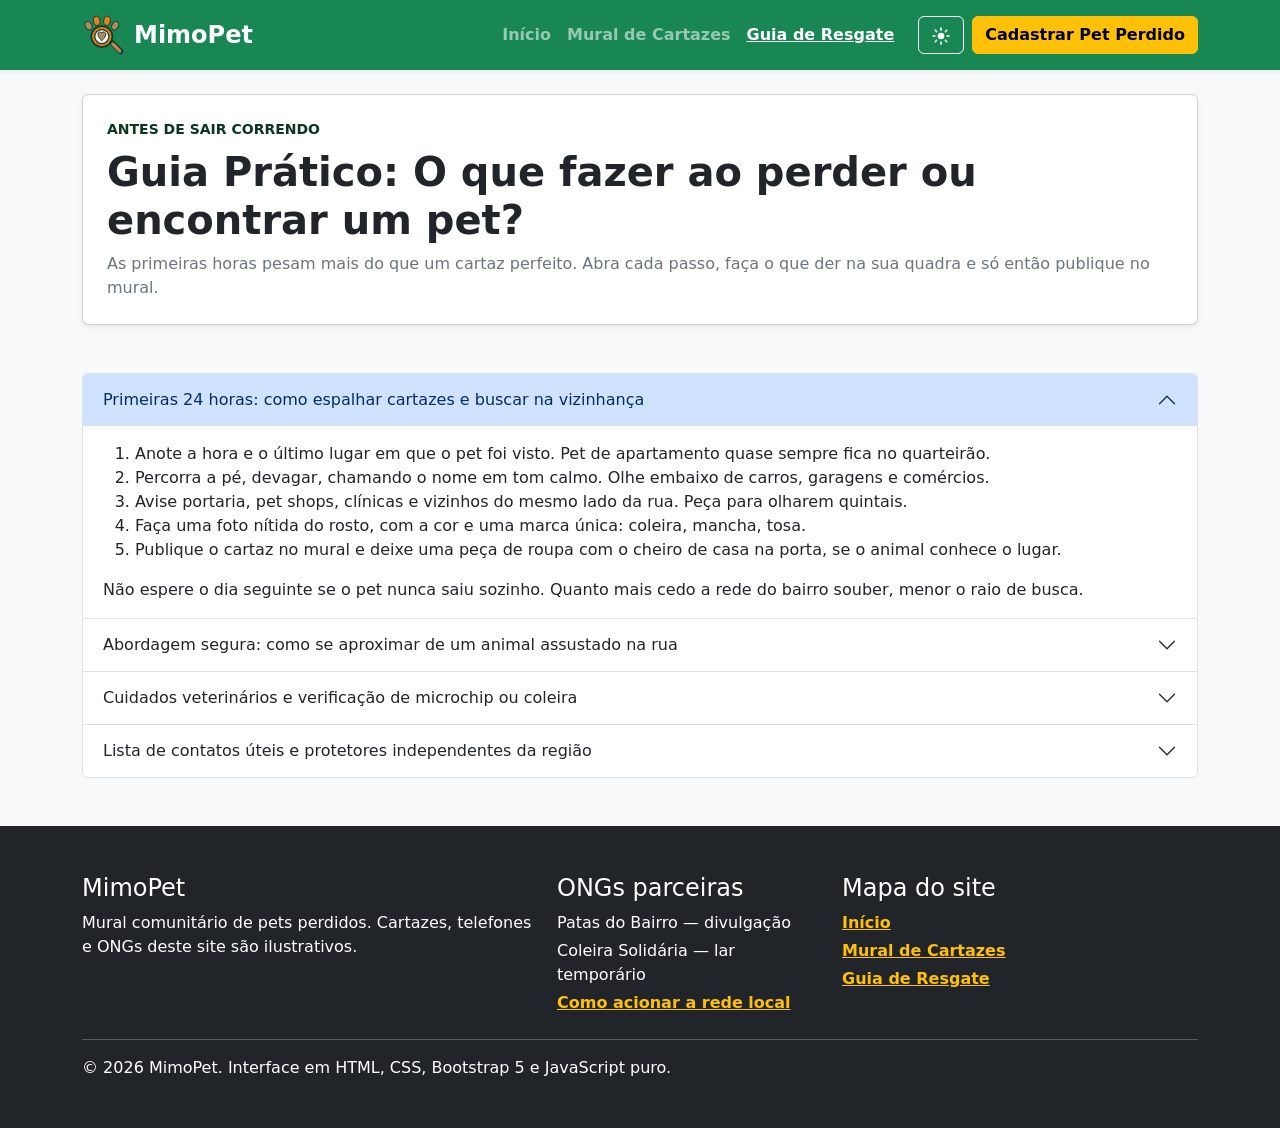
==== commit 83fc0be0: "remoção de css em massa" ====
--- a/html/guias.html
+++ b/html/guias.html
@@ -4,13 +4,13 @@
     <meta charset="UTF-8">
     <meta name="viewport" content="width=device-width, initial-scale=1">
     <meta name="description" content="Guia prático do MimoPet sobre o que fazer ao perder ou encontrar um pet.">
-    <meta name="theme-color" content="#143d2b">
+    <meta name="theme-color" content="#198754">
     <script>
       (function () {
         var salvo = null;
         try { salvo = localStorage.getItem("mimo-tema"); } catch (erro) { salvo = null; }
         var escuro = salvo ? salvo === "escuro" : window.matchMedia("(prefers-color-scheme: dark)").matches;
-        document.documentElement.setAttribute("data-tema", escuro ? "escuro" : "claro");
+        document.documentElement.setAttribute("data-bs-theme", escuro ? "dark" : "light");
       })();
     </script>
     <title>Guia de Resgate | MimoPet</title>
@@ -18,45 +18,41 @@
     <link rel="stylesheet" href="https://cdn.jsdelivr.net/npm/bootstrap@5.3.3/dist/css/bootstrap.min.css" integrity="sha384-QWTKZyjpPEjISv5WaRU9OFeRpok6YctnYmDr5pNlyT2bRjXh0JMhjY6hW+ALEwIH" crossorigin="anonymous">
     <link rel="stylesheet" href="../css/style.css">
   </head>
-  <body>
-    <a class="skip-link" href="#conteudo">Ir para o conteúdo</a>
+  <body class="bg-body-tertiary">
+    <a class="visually-hidden-focusable btn btn-warning fw-semibold m-2" href="#conteudo">Ir para o conteúdo</a>
 
-    <header class="site-header">
-      <nav class="navbar navbar-expand-lg navbar-dark mural-nav" aria-label="Principal">
+    <header class="sticky-top">
+      <nav class="navbar navbar-expand-lg bg-success shadow-sm" data-bs-theme="dark" aria-label="Principal">
         <div class="container">
-          <a class="navbar-brand" href="../index.html">
-            <img src="../images/logo.svg" alt="" width="44" height="44">
+          <a class="navbar-brand d-flex align-items-center gap-2 fw-bolder fs-4" href="../index.html">
+            <img class="d-block" src="../images/logo.svg" alt="" width="44" height="44">
             MimoPet
           </a>
-          <button class="navbar-toggler" type="button" data-bs-toggle="collapse" data-bs-target="#menuPrincipal" aria-controls="menuPrincipal" aria-expanded="false" aria-label="Abrir menu">
+          <button class="navbar-toggler ms-auto" type="button" data-bs-toggle="collapse" data-bs-target="#menuPrincipal" aria-controls="menuPrincipal" aria-expanded="false" aria-label="Abrir menu">
             <span class="navbar-toggler-icon"></span>
           </button>
-          <div class="collapse navbar-collapse" id="menuPrincipal">
+          <div class="collapse navbar-collapse py-2 py-lg-0" id="menuPrincipal">
             <ul class="navbar-nav ms-auto">
-              <li class="nav-item"><a class="nav-link" href="../index.html">Início</a></li>
-              <li class="nav-item"><a class="nav-link" href="mural.html">Mural de Cartazes</a></li>
-              <li class="nav-item"><a class="nav-link active" href="guias.html" aria-current="page">Guia de Resgate</a></li>
+              <li class="nav-item"><a class="nav-link d-flex align-items-center fw-bold" href="../index.html">Início</a></li>
+              <li class="nav-item"><a class="nav-link d-flex align-items-center fw-bold" href="mural.html">Mural de Cartazes</a></li>
+              <li class="nav-item"><a class="nav-link active text-decoration-underline d-flex align-items-center fw-bold" href="guias.html" aria-current="page">Guia de Resgate</a></li>
             </ul>
-            <div class="menu-acoes">
-            <div class="menu-tema">
-              <span class="menu-tema-rotulo">Tema</span>
-              <button class="btn-tema" id="botao-tema" type="button" role="switch" aria-pressed="false" aria-label="Ativar modo escuro">
-                <span class="tema-trilho">
-                  <span class="tema-knob">
-                    <svg class="tema-sol" viewBox="0 0 24 24" focusable="false" aria-hidden="true">
-                      <circle cx="12" cy="12" r="4" fill="currentColor"></circle>
-                      <g fill="none" stroke="currentColor" stroke-width="2" stroke-linecap="round">
-                        <path d="M12 2.5v2.2M12 19.3v2.2M2.5 12h2.2M19.3 12h2.2M5.1 5.1l1.6 1.6M17.3 17.3l1.6 1.6M18.9 5.1l-1.6 1.6M6.7 17.3l-1.6 1.6"></path>
-                      </g>
-                    </svg>
-                    <svg class="tema-lua" viewBox="0 0 24 24" focusable="false" aria-hidden="true">
-                      <path fill="currentColor" d="M21 12.8A9 9 0 1 1 11.2 3a7 7 0 0 0 9.8 9.8z"></path>
-                    </svg>
-                  </span>
-                </span>
+            <div class="d-flex align-items-center justify-content-between gap-3 py-2 py-lg-0 ms-lg-3">
+              <span class="fw-semibold text-white d-lg-none">Tema</span>
+              <button class="btn btn-outline-light" id="botao-tema" type="button" role="switch" aria-pressed="false" aria-label="Ativar modo escuro">
+                <svg id="tema-sol" width="20" height="20" viewBox="0 0 24 24" focusable="false" aria-hidden="true">
+                  <circle cx="12" cy="12" r="4" fill="currentColor"></circle>
+                  <g fill="none" stroke="currentColor" stroke-width="2" stroke-linecap="round">
+                    <path d="M12 2.5v2.2M12 19.3v2.2M2.5 12h2.2M19.3 12h2.2M5.1 5.1l1.6 1.6M17.3 17.3l1.6 1.6M18.9 5.1l-1.6 1.6M6.7 17.3l-1.6 1.6"></path>
+                  </g>
+                </svg>
+                <svg id="tema-lua" width="20" height="20" viewBox="0 0 24 24" focusable="false" aria-hidden="true">
+                  <path fill="currentColor" d="M21 12.8A9 9 0 1 1 11.2 3a7 7 0 0 0 9.8 9.8z"></path>
+                </svg>
               </button>
             </div>
-            <a class="btn btn-alerta ms-lg-3" href="mural.html#cadastrar">Cadastrar Pet Perdido</a>
+            <div class="d-grid d-lg-block ms-lg-2">
+              <a class="btn btn-warning fw-semibold" href="mural.html#cadastrar">Cadastrar Pet Perdido</a>
             </div>
           </div>
         </div>
@@ -64,17 +60,19 @@
     </header>
 
     <main id="conteudo">
-      <section class="cabecalho-pagina" aria-labelledby="titulo-pagina">
+      <section class="pt-4" aria-labelledby="titulo-pagina">
         <div class="container">
-          <div class="painel-papel">
-            <p class="eyebrow">Antes de sair correndo</p>
-            <h1 class="titulo-pagina" id="titulo-pagina">Guia Prático: O que fazer ao perder ou encontrar um pet?</h1>
-            <p class="mb-0">As primeiras horas pesam mais do que um cartaz perfeito. Abra cada passo, faça o que der na sua quadra e só então publique no mural.</p>
+          <div class="card shadow-sm">
+            <div class="card-body p-3 p-md-4">
+              <p class="text-success-emphasis text-uppercase fw-bold small mb-2">Antes de sair correndo</p>
+              <h1 class="fw-bold" id="titulo-pagina">Guia Prático: O que fazer ao perder ou encontrar um pet?</h1>
+              <p class="mb-0 text-secondary">As primeiras horas pesam mais do que um cartaz perfeito. Abra cada passo, faça o que der na sua quadra e só então publique no mural.</p>
+            </div>
           </div>
         </div>
       </section>
 
-      <section class="secao" aria-labelledby="titulo-passos">
+      <section class="py-5" aria-labelledby="titulo-passos">
         <div class="container">
           <h2 class="visually-hidden" id="titulo-passos">Passos do resgate</h2>
           <div class="accordion" id="guiaResgate">
@@ -162,31 +160,31 @@
       </section>
     </main>
 
-    <footer class="rodape">
+    <footer class="bg-dark text-white py-5">
       <div class="container">
         <div class="row g-4">
           <div class="col-md-5">
-            <h2>MimoPet</h2>
+            <h2 class="h4">MimoPet</h2>
             <p class="mb-0">Mural comunitário de pets perdidos. Cartazes, telefones e ONGs deste site são ilustrativos.</p>
           </div>
           <div class="col-6 col-md-3">
-            <h2>ONGs parceiras</h2>
-            <ul>
-              <li>Patas do Bairro — divulgação</li>
-              <li>Coleira Solidária — lar temporário</li>
-              <li><a href="guias.html">Como acionar a rede local</a></li>
+            <h2 class="h4">ONGs parceiras</h2>
+            <ul class="list-unstyled mb-0">
+              <li class="mb-1">Patas do Bairro — divulgação</li>
+              <li class="mb-1">Coleira Solidária — lar temporário</li>
+              <li><a class="link-warning fw-semibold" href="guias.html">Como acionar a rede local</a></li>
             </ul>
           </div>
           <div class="col-6 col-md-4">
-            <h2>Mapa do site</h2>
-            <ul>
-              <li><a href="../index.html">Início</a></li>
-              <li><a href="mural.html">Mural de Cartazes</a></li>
-              <li><a href="guias.html">Guia de Resgate</a></li>
+            <h2 class="h4">Mapa do site</h2>
+            <ul class="list-unstyled mb-0">
+              <li class="mb-1"><a class="link-warning fw-semibold" href="../index.html">Início</a></li>
+              <li class="mb-1"><a class="link-warning fw-semibold" href="mural.html">Mural de Cartazes</a></li>
+              <li><a class="link-warning fw-semibold" href="guias.html">Guia de Resgate</a></li>
             </ul>
           </div>
         </div>
-        <p class="rodape-base mb-0">© <span id="ano-atual">2026</span> MimoPet. Interface em HTML, CSS, Bootstrap 5 e JavaScript puro.</p>
+        <p class="border-top border-light border-opacity-25 mb-0 mt-4 pt-3">© <span id="ano-atual">2026</span> MimoPet. Interface em HTML, CSS, Bootstrap 5 e JavaScript puro.</p>
       </div>
     </footer>
 
--- a/css/style.css
+++ b/css/style.css
@@ -1,1030 +1,20 @@
-:root {
-  --terracota: #d35400;
-  --terracota-escura: #9a3412;
-  --laranja: #e67e22;
-  --verde: #1f6b45;
-  --verde-escuro: #143d2b;
-  --papel: #fffaf3;
-  --tinta: #1c1410;
-  --suave: #4a3b32;
-  --linha: #e4d3bf;
-  --fita: rgba(255, 226, 140, 0.78);
-  --sombra: 0 16px 30px rgba(70, 36, 12, 0.16);
-  --fonte: "Segoe UI", system-ui, sans-serif;
-  --aviso: Impact, Haettenschweiler, "Arial Narrow", sans-serif;
-  --titulo: var(--verde-escuro);
-  --rotulo: var(--terracota-escura);
-  --superficie: #fff;
-  --destaque: #f3e7d4;
-  --faixa: rgba(255, 250, 243, 0.92);
-  --cortica-a: #e0b07a;
-  --cortica-b: #c4895c;
-  --cortica-c: #b87548;
-  --grao-claro: rgba(255, 255, 255, 0.16);
-  --grao-escuro: rgba(90, 42, 12, 0.16);
-  color-scheme: light;
-}
-
-html[data-tema="escuro"] {
-  --papel: #2c241c;
-  --tinta: #f6efe6;
-  --suave: #d7c8b8;
-  --linha: #6a5644;
-  --titulo: #d7efe3;
-  --rotulo: #f0b080;
-  --superficie: #3a2e26;
-  --verde-escuro: #102e22;
-  --sombra: 0 16px 30px rgba(0, 0, 0, 0.38);
-  --fita: rgba(214, 168, 74, 0.55);
-  --cortica-a: #3a2a22;
-  --cortica-b: #241911;
-  --cortica-c: #140e0b;
-  --grao-claro: rgba(255, 255, 255, 0.05);
-  --grao-escuro: rgba(0, 0, 0, 0.28);
-  --destaque: #3d3228;
-  --faixa: rgba(44, 36, 28, 0.92);
-  color-scheme: dark;
-}
-
-*,
-*::before,
-*::after {
-  box-sizing: border-box;
-}
-
-html {
-  scroll-behavior: smooth;
-}
-
-body {
-  margin: 0;
-  color: var(--tinta);
-  font-family: var(--fonte);
-  line-height: 1.55;
-  background-color: var(--cortica-b);
-  background-image:
-    radial-gradient(circle at 12% 18%, var(--grao-claro) 0 1px, transparent 1.6px),
-    radial-gradient(circle at 80% 40%, var(--grao-escuro) 0 1.2px, transparent 1.8px),
-    radial-gradient(circle at 40% 80%, var(--grao-claro) 0 1px, transparent 1.5px),
-    linear-gradient(160deg, var(--cortica-a) 0%, var(--cortica-b) 46%, var(--cortica-c) 100%);
-  background-size: 18px 18px, 22px 22px, 16px 16px, auto;
-}
-
-img {
-  max-width: 100%;
-  height: auto;
-}
-
-:focus-visible {
-  outline: 3px solid var(--tinta);
-  outline-offset: 3px;
-}
-
-.mural-nav :focus-visible,
-.rodape :focus-visible {
-  outline-color: #f6c56b;
-}
-
-.skip-link {
-  position: absolute;
-  left: 1rem;
-  top: -4rem;
-  z-index: 1080;
-  background: var(--laranja);
-  color: var(--tinta);
-  font-weight: 800;
-  text-decoration: none;
-  padding: 0.55rem 0.9rem;
-  border-radius: 0.5rem;
-  border: 2px solid var(--tinta);
-}
-
-.skip-link:focus {
-  top: 1rem;
-}
-
-.site-header {
-  position: sticky;
-  top: 0;
-  z-index: 1030;
-}
-
-.mural-nav {
-  background: var(--verde-escuro);
-  box-shadow: 0 2px 0 rgba(0, 0, 0, 0.18);
-}
-
-.navbar-brand {
-  display: flex;
-  align-items: center;
-  gap: 0.7rem;
-  color: #fffaf3;
-  font-weight: 800;
-  letter-spacing: -0.03em;
-  font-size: 1.35rem;
-}
-
-.navbar-brand img {
-  display: block;
-  width: 44px;
-  height: 44px;
-}
-
-.nav-link {
-  color: #fffaf3;
-  font-weight: 700;
-}
-
-.nav-link.active {
-  color: #f6c56b;
-  text-decoration: underline;
-  text-underline-offset: 0.35rem;
-}
-
-.menu-acoes {
-  display: flex;
-  flex-direction: column;
-  width: 100%;
-}
-
-.menu-tema {
-  display: flex;
-  align-items: center;
-  justify-content: space-between;
-  gap: 1rem;
-}
-
-.menu-tema-rotulo {
-  color: #fffaf3;
-  font-weight: 800;
-}
-
-.btn-tema {
-  display: inline-flex;
-  align-items: center;
-  justify-content: center;
-  min-width: 2.75rem;
-  min-height: 2.75rem;
-  margin: 0;
-  padding: 0;
-  border: 0;
-  background: transparent;
-  line-height: 0;
-  cursor: pointer;
-}
-
-.btn-tema:focus-visible {
-  outline: 2px solid #f6c56b;
-  outline-offset: 3px;
-  border-radius: 999px;
-}
-
-.tema-trilho {
-  position: relative;
-  display: block;
-  width: 3.35rem;
-  height: 1.85rem;
-  border: 2px solid #fffaf3;
-  border-radius: 999px;
-  background: #fff;
-  box-shadow: inset 0 0 0 1px rgba(28, 20, 16, 0.06);
-  transition: background 0.18s ease, border-color 0.18s ease;
-}
-
-html[data-tema="escuro"] .tema-trilho {
-  border-color: #f6c56b;
-  background: #111;
-  box-shadow: none;
-}
-
-.tema-knob {
-  position: absolute;
-  top: 2px;
-  left: 2px;
-  display: flex;
-  align-items: center;
-  justify-content: center;
-  width: 1.3rem;
-  height: 1.3rem;
-  border-radius: 50%;
-  background: #fff;
-  color: #e67e22;
-  box-shadow: 0 1px 2px rgba(28, 20, 16, 0.28), inset 0 0 0 1px rgba(28, 20, 16, 0.08);
-  transition: transform 0.18s ease, background 0.18s ease, color 0.18s ease, box-shadow 0.18s ease;
-}
-
-html[data-tema="escuro"] .tema-knob {
-  background: #000;
-  color: #f6c56b;
-  box-shadow: 0 0 0 1.5px #f6c56b;
-  transform: translateX(calc(3.35rem - 1.3rem - 8px));
-}
-
-.tema-sol,
-.tema-lua {
-  display: block;
-  width: 0.95rem;
-  height: 0.95rem;
-}
-
-html:not([data-tema="escuro"]) .tema-lua,
-html[data-tema="escuro"] .tema-sol {
+html[data-bs-theme="dark"] #tema-sol,
+html[data-bs-theme="light"] #tema-lua {
   display: none;
 }
 
-.btn-alerta,
-.btn-verde,
-.btn-contato,
-.btn-filtro,
-.btn-procurar,
-.btn-encontrado {
-  border-radius: 999px;
-  font-weight: 800;
-  border: 2px solid var(--tinta);
-  box-shadow: 3px 3px 0 var(--tinta);
+html[data-bs-theme="dark"] .btn-outline-success {
+  --bs-btn-color: var(--bs-success-text-emphasis);
+  --bs-btn-border-color: var(--bs-success-border-subtle);
+  --bs-btn-hover-color: #fff;
+  --bs-btn-hover-bg: #198754;
+  --bs-btn-hover-border-color: #198754;
+  --bs-btn-active-color: #fff;
+  --bs-btn-active-bg: #198754;
+  --bs-btn-active-border-color: #198754;
 }
 
-.btn-alerta {
-  background: var(--laranja);
-  color: var(--tinta);
-  padding: 0.55rem 1rem;
+#preview-foto {
+  max-height: 12rem;
+  width: auto;
 }
-
-.btn-alerta:hover,
-.btn-alerta:focus-visible,
-.btn-verde:hover,
-.btn-verde:focus-visible,
-.btn-contato:hover,
-.btn-contato:focus-visible {
-  transform: translate(-1px, -1px);
-  box-shadow: 4px 4px 0 var(--tinta);
-  color: var(--tinta);
-}
-
-.btn-verde {
-  background: var(--verde);
-  color: #fffaf3;
-  padding: 0.7rem 1.15rem;
-}
-
-.btn-verde:hover,
-.btn-verde:focus-visible {
-  color: #fffaf3;
-  background: #188352;
-}
-
-.btn-contato {
-  width: 100%;
-  margin-top: 0.8rem;
-  background: var(--terracota-escura);
-  color: #fffaf3;
-  padding: 0.7rem 1rem;
-}
-
-.btn-contato:hover,
-.btn-contato:focus-visible {
-  background: #7c2a0e;
-  color: #fffaf3;
-}
-
-.hero-faixa {
-  padding: 1.15rem 0 0;
-}
-
-.folha-hero {
-  position: relative;
-  background: var(--papel);
-  color: var(--tinta);
-  border: 3px solid var(--tinta);
-  border-radius: 0.4rem 1.2rem 0.4rem 1rem;
-  box-shadow: var(--sombra), 8px 10px 0 rgba(28, 20, 16, 0.12);
-  padding: 2.2rem 1.4rem 1.6rem;
-}
-
-.folha-hero::before {
-  content: "";
-  position: absolute;
-  top: -14px;
-  left: 50%;
-  width: 92px;
-  height: 26px;
-  transform: translateX(-50%) rotate(-3deg);
-  background: var(--fita);
-  box-shadow: 0 1px 0 rgba(0, 0, 0, 0.12);
-}
-
-.pino {
-  position: absolute;
-  top: 14px;
-  right: 18px;
-  width: 18px;
-  height: 18px;
-  border-radius: 50%;
-  background: radial-gradient(circle at 35% 35%, #ff8d8d, #b42318 70%);
-  box-shadow: 0 2px 0 rgba(0, 0, 0, 0.25);
-}
-
-.eyebrow {
-  display: inline-block;
-  margin-bottom: 0.6rem;
-  color: var(--rotulo);
-  font-size: 0.78rem;
-  font-weight: 800;
-  letter-spacing: 0.12em;
-  text-transform: uppercase;
-}
-
-h1,
-.titulo-secao,
-.cartaz h2,
-.folha-hero h1 {
-  font-family: Georgia, "Iowan Old Style", serif;
-  letter-spacing: -0.03em;
-  line-height: 1.12;
-}
-
-.folha-hero h1,
-.titulo-secao,
-.titulo-pagina {
-  color: var(--titulo);
-}
-
-.folha-hero h1,
-.titulo-pagina {
-  font-size: clamp(2rem, 4vw, 3.35rem);
-}
-
-.folha-hero.folha-entrada {
-  padding: 1.25rem 1rem 1.05rem;
-}
-
-.folha-hero.folha-entrada h1 {
-  font-size: clamp(1.7rem, 2.5vw, 2.35rem);
-  margin-bottom: 0.45rem;
-}
-
-.entrada-grade {
-  display: grid;
-  grid-template-columns: minmax(0, 1fr);
-  gap: 0.85rem 1.5rem;
-  align-items: center;
-}
-
-.entrada-grade > * {
-  min-width: 0;
-}
-
-.entrada-encontrei {
-  background: var(--superficie);
-  border-radius: 1rem;
-  padding: 0.7rem 0.8rem 0.85rem;
-  text-align: center;
-}
-
-.entrada-encontrei h2 {
-  margin: 0;
-  color: var(--tinta);
-  font-family: "Segoe UI", system-ui, sans-serif;
-  font-size: 1.35rem;
-  font-weight: 800;
-  letter-spacing: -0.03em;
-}
-
-.titulo-secao {
-  font-size: clamp(1.7rem, 3vw, 2.4rem);
-}
-
-.hero-texto {
-  max-width: 36rem;
-  margin-bottom: 0;
-  color: var(--suave);
-  font-size: 1rem;
-}
-
-.acoes-hero,
-.stats {
-  display: flex;
-  flex-wrap: wrap;
-  gap: 0.75rem;
-}
-
-.acoes-hero {
-  margin-top: 0.85rem;
-}
-
-.folha-entrada .stats {
-  display: grid;
-  grid-template-columns: repeat(3, minmax(0, 1fr));
-  gap: 0.5rem;
-  margin-top: 0.75rem;
-}
-
-.folha-entrada .stats li {
-  min-width: 0;
-  padding: 0.5rem 0.45rem;
-}
-
-.folha-entrada .stats strong {
-  font-size: clamp(1.15rem, 2vw, 1.45rem);
-}
-
-.folha-entrada .stats span {
-  display: block;
-  font-size: 0.78rem;
-  line-height: 1.25;
-}
-
-.stats {
-  margin: 1.2rem 0 0;
-  padding: 0;
-  list-style: none;
-}
-
-.stats li {
-  min-width: 9rem;
-  background: var(--superficie);
-  border: 2px solid var(--tinta);
-  border-radius: 0.8rem;
-  padding: 0.7rem 0.85rem;
-}
-
-.stats strong {
-  display: block;
-  font-family: var(--aviso);
-  font-size: 1.7rem;
-  font-weight: 400;
-  letter-spacing: 0.04em;
-  color: var(--rotulo);
-  line-height: 1;
-}
-
-.stats span {
-  color: var(--suave);
-  font-size: 0.92rem;
-}
-
-.secao {
-  padding: 2.4rem 0 3rem;
-}
-
-.secao-urgente {
-  padding-top: 1.35rem;
-}
-
-.ilustra-pets {
-  display: block;
-  width: 100%;
-  height: auto;
-  margin: 0.35rem auto 0.65rem;
-  object-fit: contain;
-}
-
-.acoes-encontrei {
-  display: flex;
-  flex-wrap: wrap;
-  align-items: stretch;
-  gap: 0.75rem;
-}
-
-.btn-procurar,
-.btn-encontrado {
-  display: inline-flex;
-  align-items: center;
-  justify-content: center;
-  flex: 1 1 11rem;
-  width: auto;
-  min-height: 2.9rem;
-  line-height: 1.15;
-  padding: 0.7rem 1rem;
-  text-align: center;
-}
-
-.btn-procurar {
-  background: var(--verde);
-  color: #fffaf3;
-  white-space: nowrap;
-}
-
-.btn-procurar:hover,
-.btn-procurar:focus-visible {
-  background: #188352;
-  color: #fffaf3;
-  transform: translate(-1px, -1px);
-  box-shadow: 4px 4px 0 var(--tinta);
-}
-
-.btn-encontrado {
-  background: var(--laranja);
-  color: var(--tinta);
-}
-
-.btn-encontrado:hover,
-.btn-encontrado:focus-visible {
-  background: #d35400;
-  color: var(--tinta);
-  transform: translate(-1px, -1px);
-  box-shadow: 4px 4px 0 var(--tinta);
-}
-
-.subtitulo {
-  color: var(--suave);
-}
-
-.cartaz {
-  height: 100%;
-}
-
-.cartaz-papel {
-  position: relative;
-  height: 100%;
-  display: flex;
-  flex-direction: column;
-  background: var(--papel);
-  border: 3px solid var(--tinta);
-  border-radius: 0.35rem;
-  box-shadow: var(--sombra);
-  padding: 1.15rem 1rem 1rem;
-}
-
-.cartaz-papel::before {
-  content: "";
-  position: absolute;
-  top: -12px;
-  left: 50%;
-  width: 78px;
-  height: 22px;
-  transform: translateX(-50%) rotate(-2deg);
-  background: var(--fita);
-}
-
-.grade-cartazes > :nth-child(3n + 1) .cartaz-papel {
-  transform: rotate(-1deg);
-}
-
-.grade-cartazes > :nth-child(3n + 2) .cartaz-papel {
-  transform: rotate(0.8deg);
-}
-
-.cartaz-papel,
-.btn-alerta,
-.btn-verde,
-.btn-contato,
-.btn-filtro,
-.btn-procurar,
-.btn-encontrado {
-  transition: transform 0.18s ease, box-shadow 0.18s ease;
-}
-
-.cartaz:hover .cartaz-papel,
-.cartaz:focus-within .cartaz-papel {
-  transform: rotate(0deg) translateY(-6px);
-}
-
-.cartaz-topo {
-  display: flex;
-  justify-content: center;
-  margin-bottom: 0.7rem;
-}
-
-.cartaz .badge {
-  font-family: var(--aviso);
-  font-size: 1.45rem;
-  font-weight: 400;
-  letter-spacing: 0.12em;
-  padding: 0.35rem 0.75rem;
-  border-radius: 0.2rem;
-  border: 2px solid var(--tinta);
-}
-
-.cartaz .bg-danger {
-  background-color: #b02a37 !important;
-}
-
-.cartaz .bg-success {
-  background-color: #157347 !important;
-}
-
-.cartaz-foto {
-  margin: 0 0 0.8rem;
-  background: var(--superficie);
-  padding: 0.45rem 0.45rem 0.9rem;
-  border: 1px solid var(--linha);
-  box-shadow: 0 8px 0 rgba(28, 20, 16, 0.06);
-}
-
-.cartaz-foto img,
-.preview-foto {
-  width: 100%;
-  aspect-ratio: 1;
-  object-fit: cover;
-  background: #f3e6d4;
-}
-
-.cartaz h2,
-.cartaz h3 {
-  margin: 0 0 0.45rem;
-  font-family: Georgia, "Iowan Old Style", serif;
-  font-size: 1.8rem;
-  color: var(--tinta);
-}
-
-.cartaz-dados {
-  display: flex;
-  flex-direction: column;
-  flex: 1;
-}
-
-.cartaz dl {
-  margin: 0;
-}
-
-.cartaz dl div {
-  display: grid;
-  grid-template-columns: 6.6rem 1fr;
-  gap: 0.35rem;
-  padding: 0.28rem 0;
-  border-bottom: 1px dashed var(--linha);
-}
-
-.cartaz dt {
-  margin: 0;
-  color: var(--rotulo);
-  font-size: 0.75rem;
-  font-weight: 800;
-  letter-spacing: 0.04em;
-  text-transform: uppercase;
-}
-
-.cartaz dd {
-  margin: 0;
-}
-
-.btn-contato {
-  margin-top: auto;
-}
-
-.barra-filtros {
-  display: flex;
-  flex-wrap: wrap;
-  gap: 0.6rem;
-  align-items: center;
-  background: var(--faixa);
-  border: 3px solid var(--tinta);
-  border-radius: 1rem;
-  padding: 0.9rem;
-  margin-bottom: 1.4rem;
-}
-
-.btn-filtro {
-  background: var(--superficie);
-  color: var(--tinta);
-  padding: 0.45rem 0.9rem;
-}
-
-.btn-filtro.active,
-.btn-filtro:hover,
-.btn-filtro:focus-visible {
-  background: var(--verde-escuro);
-  color: #fffaf3;
-}
-
-.aviso-vazio,
-.aviso-publicado {
-  background: var(--papel);
-  border: 2px dashed var(--rotulo);
-  border-radius: 0.8rem;
-  padding: 0.9rem 1rem;
-  color: var(--tinta);
-  font-weight: 700;
-}
-
-.oculto {
-  display: none !important;
-}
-
-.titulo-pagina {
-  font-size: clamp(2rem, 4vw, 3rem);
-}
-
-.cabecalho-pagina {
-  padding-top: 1.8rem;
-}
-
-.painel-papel {
-  background: var(--faixa);
-  border: 3px solid var(--tinta);
-  border-radius: 1rem;
-  padding: 1rem 1.1rem;
-}
-
-.accordion-item {
-  border: 2px solid var(--tinta);
-  background: var(--papel);
-  overflow: hidden;
-}
-
-.accordion-item + .accordion-item {
-  margin-top: 0.7rem;
-}
-
-.accordion-button {
-  font-weight: 800;
-  color: var(--tinta);
-  background: var(--papel);
-  box-shadow: none;
-}
-
-.accordion-button:not(.collapsed) {
-  color: var(--titulo);
-  background: var(--destaque);
-  box-shadow: none;
-}
-
-.accordion-button:focus {
-  box-shadow: inset 0 0 0 3px #f6c56b;
-}
-
-.accordion-body {
-  color: var(--tinta);
-  border-top: 1px dashed var(--linha);
-}
-
-.modal-content {
-  border: 3px solid var(--tinta);
-  border-radius: 0.8rem;
-  background: var(--papel);
-}
-
-.modal-header {
-  border-bottom: 2px solid var(--tinta);
-}
-
-.modal-title {
-  font-family: Georgia, "Iowan Old Style", serif;
-  color: var(--titulo);
-}
-
-.form-label {
-  font-weight: 800;
-  color: var(--tinta);
-}
-
-.form-control,
-.form-select {
-  border: 2px solid #8d7768;
-  border-radius: 0.7rem;
-  background: var(--superficie);
-  color: var(--tinta);
-  min-height: 2.8rem;
-}
-
-html[data-tema="escuro"] .btn-close {
-  filter: invert(1) grayscale(1);
-}
-
-.form-control:focus,
-.form-select:focus {
-  border-color: var(--terracota-escura);
-  box-shadow: 0 0 0 3px rgba(154, 52, 18, 0.25);
-}
-
-.preview-foto {
-  max-height: 220px;
-  width: auto;
-  border: 3px solid var(--tinta);
-  border-radius: 0.4rem;
-}
-
-.rodape {
-  background: var(--verde-escuro);
-  color: #fffaf3;
-  padding: 2.6rem 0 1.3rem;
-  margin-top: 0.5rem;
-}
-
-.rodape h2 {
-  font-family: Georgia, "Iowan Old Style", serif;
-  font-size: 1.25rem;
-  color: #fff;
-}
-
-.rodape a {
-  color: #f6c56b;
-  font-weight: 800;
-}
-
-.rodape ul {
-  list-style: none;
-  margin: 0;
-  padding: 0;
-}
-
-.rodape li + li {
-  margin-top: 0.35rem;
-}
-
-.rodape-base {
-  border-top: 1px solid rgba(255, 250, 243, 0.2);
-  margin-top: 1.6rem;
-  padding-top: 0.9rem;
-}
-
-@media (max-width: 991.98px) {
-  .mural-nav .navbar-toggler {
-    display: inline-flex;
-    align-items: center;
-    justify-content: center;
-    width: 2.75rem;
-    height: 2.75rem;
-    margin-left: auto;
-    padding: 0;
-    border: 2px solid rgba(255, 250, 243, 0.75);
-    border-radius: 0.8rem;
-  }
-
-  .mural-nav .navbar-toggler:focus {
-    box-shadow: 0 0 0 3px rgba(246, 197, 107, 0.45);
-  }
-
-  .mural-nav .navbar-collapse {
-    padding-top: 0.35rem;
-    padding-bottom: 0.85rem;
-  }
-
-  .mural-nav .nav-link {
-    display: flex;
-    align-items: center;
-    min-height: 2.85rem;
-    padding: 0.4rem 0.15rem;
-    border-bottom: 1px solid rgba(255, 250, 243, 0.16);
-  }
-
-  .menu-tema {
-    min-height: 3.25rem;
-    margin-top: 0.15rem;
-    padding: 0.45rem 0.15rem 0.65rem;
-    border-bottom: 1px solid rgba(255, 250, 243, 0.16);
-  }
-
-  .menu-tema-rotulo {
-    font-size: 1rem;
-  }
-
-  .mural-nav .navbar-collapse .btn-alerta {
-    display: flex;
-    justify-content: center;
-    width: 100%;
-    margin-top: 0.85rem;
-  }
-}
-
-@media (min-width: 768px) and (max-width: 991.98px) {
-  .mural-nav .navbar-collapse.show,
-  .mural-nav .navbar-collapse.collapsing {
-    display: flex !important;
-    flex-flow: row wrap;
-    align-items: center;
-    gap: 0.75rem;
-  }
-
-  .mural-nav .navbar-nav {
-    flex: 1 1 auto;
-    flex-direction: row;
-    flex-wrap: wrap;
-    gap: 0.45rem;
-    width: auto;
-    padding-top: 0.15rem;
-  }
-
-  .mural-nav .nav-link {
-    min-height: 2.6rem;
-    padding: 0.4rem 0.95rem;
-    border: 1px solid rgba(255, 250, 243, 0.28);
-    border-radius: 999px;
-  }
-
-  .mural-nav .nav-link.active {
-    text-decoration: none;
-    background: rgba(255, 250, 243, 0.12);
-  }
-
-  .menu-acoes {
-    flex: 0 0 auto;
-    flex-direction: row;
-    align-items: center;
-    width: auto;
-    margin-left: auto;
-    gap: 0.75rem;
-  }
-
-  .menu-tema {
-    width: auto;
-    min-height: 0;
-    margin: 0;
-    padding: 0;
-    border: 0;
-  }
-
-  .menu-tema-rotulo {
-    display: none;
-  }
-
-  .mural-nav .navbar-collapse .btn-alerta {
-    width: auto;
-    margin: 0;
-  }
-}
-
-@media (min-width: 992px) {
-  .mural-nav > .container {
-    flex-wrap: nowrap;
-  }
-
-  .mural-nav.navbar-expand-lg .navbar-collapse,
-  .mural-nav .menu-acoes,
-  .mural-nav .menu-tema {
-    display: contents !important;
-  }
-
-  .menu-tema-rotulo {
-    display: none;
-  }
-
-  .mural-nav .navbar-brand {
-    order: 1;
-  }
-
-  .mural-nav .navbar-nav {
-    order: 2;
-  }
-
-  .mural-nav .btn-tema {
-    order: 3;
-    min-width: 0;
-    min-height: 0;
-    margin-left: 0.85rem;
-  }
-
-  .mural-nav .btn-alerta {
-    order: 4;
-  }
-}
-
-@media (min-width: 768px) {
-  .entrada-grade {
-    grid-template-columns: minmax(0, 1.05fr) minmax(240px, 0.9fr);
-  }
-
-  .folha-hero.folha-entrada {
-    padding: 1.35rem 1.35rem 1.15rem;
-  }
-}
-
-@media (max-width: 575.98px) {
-  .folha-entrada .stats li {
-    padding: 0.4rem 0.3rem;
-  }
-
-  .folha-entrada .stats span {
-    font-size: 0.7rem;
-  }
-
-  .acoes-encontrei .btn,
-  .barra-filtros .btn {
-    flex-basis: 100%;
-    width: 100%;
-  }
-
-  .grade-cartazes > :nth-child(n) .cartaz-papel {
-    transform: none;
-  }
-
-  .cartaz dl div {
-    grid-template-columns: 1fr;
-    gap: 0;
-  }
-}
-
-@media (prefers-reduced-motion: reduce) {
-  html {
-    scroll-behavior: auto;
-  }
-
-  .cartaz-papel,
-  .btn-alerta,
-  .btn-verde,
-  .btn-contato,
-  .btn-filtro,
-  .btn-procurar,
-  .btn-encontrado,
-  .tema-trilho,
-  .tema-knob {
-    transition: none;
-  }
-
-  .grade-cartazes > :nth-child(n) .cartaz-papel,
-  .cartaz:hover .cartaz-papel,
-  .cartaz:focus-within .cartaz-papel {
-    transform: none;
-  }
-}
